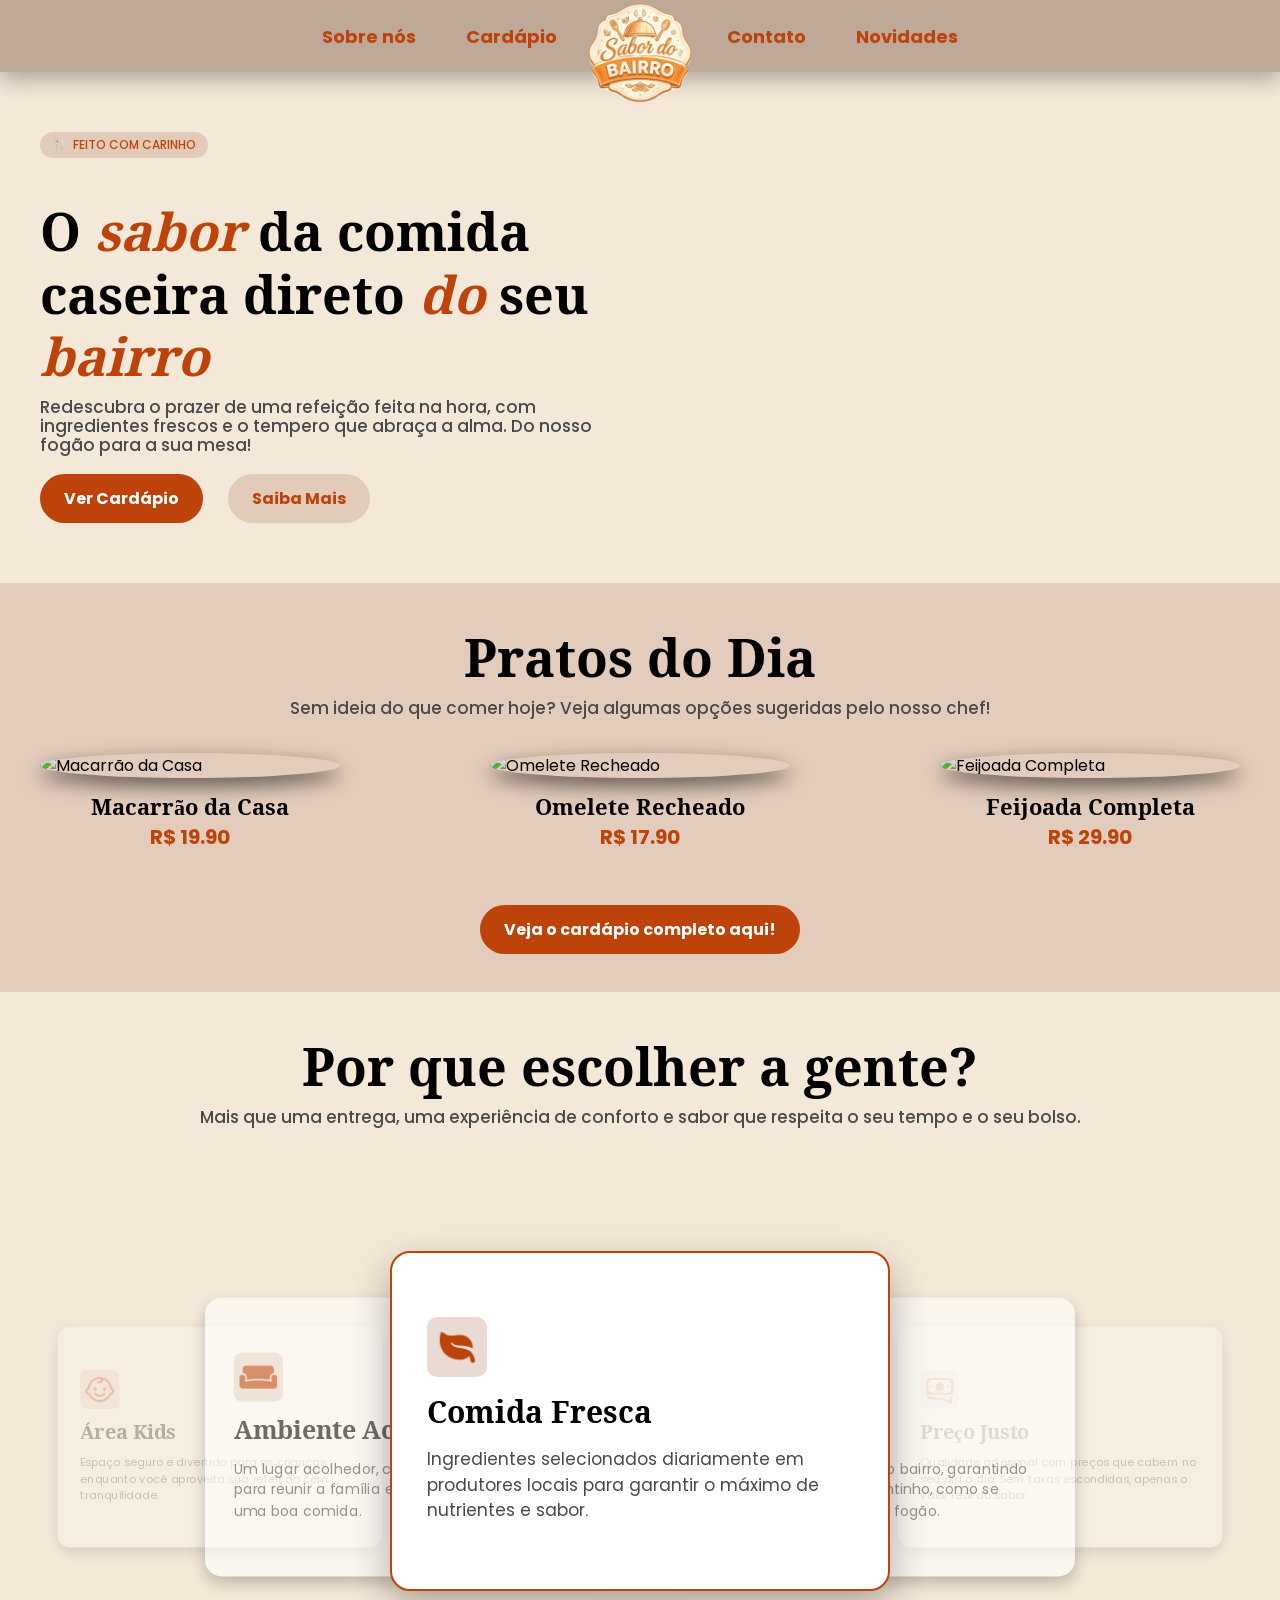
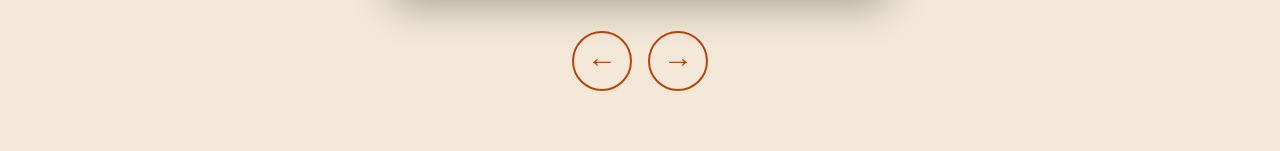
==== index.html @ e699fc51 "Upload das imagens da página 'Sobre Nós', adição de menu responsivo na página 'Início'" ====
<!DOCTYPE html>
<html lang="pt-br">

<head>
    <meta charset="UTF-8">
    <meta name="viewport" content="width=device-width, initial-scale=1.0">
    <title>Sabor do Bairro</title>
    <link rel="stylesheet" href="styles/indexStyle.css">
    <link rel="preconnect" href="https://fonts.googleapis.com">
    <link rel="preconnect" href="https://fonts.gstatic.com" crossorigin>
    <link href="https://fonts.googleapis.com/css2?family=Koh+Santepheap:wght@100;300;400;700;900&display=swap"
        rel="stylesheet">
    <link
        href="https://fonts.googleapis.com/css2?family=Poppins:ital,wght@0,100;0,200;0,300;0,400;0,500;0,600;0,700;0,800;0,900;1,100;1,200;1,300;1,400;1,500;1,600;1,700;1,800;1,900&display=swap"
        rel="stylesheet">
    <script src="scripts/script.js" defer></script>
    <script src="scripts/indexScript.js" defer></script>
</head>

<body>
    <header>
        <nav class="navbar">
            <div class="menu-toggle" id="menuToggle" onclick="toggleMenu()">☰</div>

            <a href="index.html" class="logo-nav-mobile">
                <img src="assets/images/logo.png" alt="Logo Sabor do Bairro">
            </a>

            <ul class="menu" id="menu">
                <li><a href="sobrenos.html">Sobre nós</a></li>
                <li><a href="cardapio.html">Cardápio</a></li>
                <li class="logo-gap"></li>
                <li><a href="index.html"><img src="assets/images/logo.png" alt="Logo Sabor do Bairro" class="logo"></a>
                </li>
                <li><a href="contato.html">Contato</a></li>
                <li><a href="novidades.html">Novidades</a></li>
            </ul>
        </nav>

        <ul class="menu-mobile" id="menuMobile">
            <a href="index.html" class="logo-menu-mobile">
                <img src="assets/images/logo.png" alt="Logo Sabor do Bairro">
            </a>
            <li><a href="index.html">Início</a></li>
            <li><a href="cardapio.html">Cardápio</a></li>
            <li><a href="contato.html">Contato</a></li>
            <li><a href="sobrenos.html">Sobre nós</a></li>
            <li><a href="novidades.html">Novidades</a></li>
            <footer>
                <p class="footernavbar">&copy; 2026 Sabor do Bairro. Todos os direitos reservados.</p>
            </footer>
        </ul>

        <div class="overlay" id="overlay" onclick="toggleMenu()"></div>
    </header>

    <main>
        <section class="containerApresentacao">
            <div class="texto">
                <div class="badge">
                    <span>FEITO COM CARINHO</span>
                </div>
                <h1 class="tituloPrincipal">
                    O <em id="destaque">sabor</em> da comida caseira direto <em id="destaque">do</em> seu <em
                        id="destaque">bairro</em>
                </h1>
                <p class="textoPrincipal">
                    Redescubra o prazer de uma refeição feita na hora, com ingredientes frescos e o tempero que abraça a
                    alma. Do nosso fogão para a sua mesa!
                </p>
                <div class="containerBtn">
                    <a class="btn" id="btnCardapio" href="cardapio.html">Ver Cardápio</a>
                    <a class="btn" id="btnSaibaMais" href="sobrenos.html">Saiba Mais</a>
                </div>
            </div>
            <div class="imagem">
                <img class="imgPrincipal" src="assets/images/comidas/imgPrincipal.png" alt="">
            </div>
        </section>

        <section class="containerPratos">
            <h1 class="tituloPrincipal">Pratos do Dia</h1>
            <p class="textoPrincipal">Sem ideia do que comer hoje? Veja algumas opções sugeridas pelo nosso chef!</p>

            <div class="pratos" id="pratos"></div>

            <a class="btn" id="btnCardapioCompleto" href="cardapio.html">Veja o cardápio completo aqui!</a>
        </section>

        <section class="containerDiferenciais">
            <h1 class="tituloPrincipal">Por que escolher a gente?</h1>
            <p class="textoPrincipal">Mais que uma entrega, uma experiência de conforto e sabor que respeita o seu tempo
                e o seu bolso.</p>

            <div class="carrossel">
                <div class="diferenciais" id="idCarrossel">

                    <div class="cardDiferencial">
                        <div class="caixaIcone">
                            <img src="assets/images/icons/icon-folha.png" alt="" class="iconeDiferencial">
                        </div>
                        <p class="tituloDiferencial">Comida Fresca</p>
                        <p class="descricaoDiferencial">Ingredientes selecionados diariamente em produtores locais para
                            garantir o máximo de nutrientes e sabor.</p>
                    </div>

                    <div class="cardDiferencial">
                        <div class="caixaIcone">
                            <img src="assets/images/icons/icon-delivery.png" alt="" class="iconeDiferencial">
                        </div>
                        <p class="tituloDiferencial">Entrega Rápida</p>
                        <p class="descricaoDiferencial">Nossa logística é focada no bairro, garantindo que seu prato
                            chegue quentinho, como se tivesse acabado de sair do fogão.</p>
                    </div>

                    <div class="cardDiferencial">
                        <div class="caixaIcone">
                            <img src="assets/images/icons/icon-dinheiro.png" alt="" class="iconeDiferencial">
                        </div>
                        <p class="tituloDiferencial">Preço Justo</p>
                        <p class="descricaoDiferencial">Qualidade artesanal com preços que cabem no seu dia a dia. Sem
                            taxas escondidas, apenas o valor real do sabor.</p>
                    </div>

                    <div class="cardDiferencial">
                        <div class="caixaIcone">
                            <img src="assets/images/icons/icon-kids.png" alt="" class="iconeDiferencial">
                        </div>
                        <p class="tituloDiferencial">Área Kids</p>
                        <p class="descricaoDiferencial">Espaço seguro e divertido para as crianças enquanto você
                            aproveita sua refeição com tranquilidade.</p>
                    </div>

                    <div class="cardDiferencial">
                        <div class="caixaIcone">
                            <img src="assets/images/icons/icon-sofa.png" alt="" class="iconeDiferencial">
                        </div>
                        <p class="tituloDiferencial">Ambiente Aconchegante</p>
                        <p class="descricaoDiferencial">Um lugar acolhedor, com clima de casa, perfeito para reunir a
                            família e amigos e desfrutar de uma boa comida.</p>
                    </div>

                </div>

                <div class="botoesCarrossel">
                    <button class="btnCarrossel" onclick="moverCarrossel(-1)">&#8592;</button>
                    <button class="btnCarrossel" onclick="moverCarrossel(1)">&#8594;</button>
                </div>
            </div>
        </section>
    </main>
</body>

</html>
---- styles/indexStyle.css ----
:root {
    --corPrincipal: #be430a;
    --corSecundaria: #c0948057;
    --fundo: #F4E9D8;
    --branco: #FFFFFF;
    --textoPrincipal: #181818;
    --textoSecundario: #494949;
}

body {
    font-family: 'Poppins', Arial, Helvetica, sans-serif;
    background-color: #F4E9D8;
    margin: 0;
    padding: 0;
}

/*navbar pc*/
.navbar {
    position: relative;
    background: #8b6c5e81;
    box-shadow: 0 8px 20px rgba(0, 0, 0, 0.281);
    height: 72px;
    display: flex;
    align-items: center;
    justify-content: center;
    font-weight: bold;
}

.menu {
    display: flex;
    align-items: center;
    justify-content: center;
    gap: 10px;
    list-style: none;
    margin: 0;
    padding: 0;
    width: 100%;
}

.menu li a {
    font-size: 18px;
    color: var(--corPrincipal);
    text-decoration: none;
    padding: 0 20px;
}

.menu li:not(:has(.logo)) a:hover {
    color: #913409;
    border-bottom: 2px solid #913409;
}

.menu li:not(:has(.logo)) a.active {
    font-weight: 500;
    color: #913409;
}

.menu li:has(.logo) {
    position: absolute;
    top: -34px;
    left: 50%;
    transform: translateX(-50%);
    z-index: 10;
}

.logo {
    width: 120px;
    height: 120px;
    object-fit: contain;
    display: block;
}

.logo-gap {
    width: 110px;
}

/* menu celular */
.menu-toggle {
    display: none;
    font-size: 28px;
    color: var(--corPrincipal);
    cursor: pointer;
    font-weight: bold;
    position: absolute;
    left: 25px;
    z-index: 50;
}

.logo-nav-mobile {
    display: none;
    position: absolute;
    left: 50%;
    transform: translateX(-50%);
    z-index: 50;
}

.logo-nav-mobile img {
    width: 55px;
    height: 55px;
    object-fit: contain;
    display: block;
}

.menu-mobile {
    position: fixed;
    top: 0;
    left: 0;
    height: 100%;
    width: 260px;
    background-color: #ac9488;
    z-index: 200;
    list-style: none;
    padding-top: 20px;
    margin: 0;
    border-radius: 0 15px 15px 0;
    transform: translateX(-100%);
    transition: transform 0.3s ease;
}

.menu-mobile.aberto {
    transform: translateX(0);
}

.logo-menu-mobile {
    display: flex;
    justify-content: center;
    margin-bottom: 10px;
    padding: 10px 0 20px;
    border-bottom: 1px solid rgba(190, 67, 10, 0.2);
}

.logo-menu-mobile img {
    width: 90px;
    height: 90px;
    object-fit: contain;
}

.menu-mobile li a {
    display: block;
    padding: 12px 20px;
    color: var(--corPrincipal);
    font-weight: 600;
    text-decoration: none;
}

.menu-mobile li a:hover {
    color: #913409;
    border-bottom: 2px solid #913409;
}

.overlay {
    display: none;
    position: fixed;
    inset: 0;
    background: rgba(0, 0, 0, 0.4);
    z-index: 100;
}

.overlay.ativo {
    display: block;
}

.footernavbar {
    text-align: left;
    color: var(--corPrincipal);
    font-weight: 600;
    position: fixed;
    bottom: 65px;
    left: 20px;
    padding: 20px;
}

/* media query p celular */
@media (max-width: 768px) {
    .menu {
        display: none;
    }

    .menu-toggle {
        display: block;
    }

    .logo-nav-mobile {
        display: block;
    }
}

/* apresentacao*/
.containerApresentacao {
    display: flex;
    align-items: center;
    justify-content: space-between;
    max-width: 1200px;
    margin: 0 auto;
    padding: 60px 20px;
    gap: 40px;
}

.badge {
    margin-bottom: 15px;
    display: flex;
    align-items: center;
    justify-content: flex-start;
}

.badge span {
    display: inline-block;
    background-color: var(--corSecundaria);
    color: var(--corPrincipal);
    padding: 4px 12px;
    border-radius: 20px;
    font-size: 12px;
    font-weight: 500;
}

.badge span::before {
    content: "🍴";
    margin-right: 6px;
    font-size: 12px;
}

.tituloPrincipal {
    text-align: left;
    color: #000000;
    margin-bottom: 10px;
    font-family: 'Koh Santepheap', serif;
    font-size: 52px;
    font-weight: 700;
    line-height: 1.2;
}

.textoPrincipal {
    text-align: left;
    color: var(--textoSecundario);
    margin-bottom: 20px;
    font-family: 'Poppins', arial;
    font-size: 17px;
    line-height: 1.1;
    font-weight: 500;
    margin-top: 0;
}

#destaque {
    font-style: italic;
    color: var(--corPrincipal);
    font-weight: 700;
}

.texto {
    flex: 1;
}

.containerBtn {
    display: flex;
    gap: 25px;
}

.btn {
    display: inline-block;
    padding: 12px 24px;
    border-radius: 50px;
    text-decoration: none;
    color: var(--branco);
    font-weight: bold;
    transition: all 0.5s ease;
}

#btnCardapio {
    background-color: var(--corPrincipal);
}

#btnSaibaMais {
    background-color: var(--corSecundaria);
    color: var(--corPrincipal);
}

#btnCardapio:hover {
    transform: scale(1.05);
    box-shadow: 0 8px 20px rgba(0, 0, 0, 0.2);
    background-color: #913409;
}

#btnSaibaMais:hover {
    transform: scale(1.05);
    box-shadow: 0 8px 20px rgba(0, 0, 0, 0.2);
    background-color: #8b6c5e81;
}

.imagem {
    flex: 1;
    display: flex;
    justify-content: center;
}

.imgPrincipal {
    max-width: 1200px;
    width: 100%;
    border-radius: 50px;
    box-shadow: 0 8px 20px rgba(0, 0, 0, 0.582);
}

/* pratos */
.containerPratos {
    display: flex;
    flex-direction: column;
    align-items: center;
    justify-content: space-between;
    max-width: 100vw;
    width: 100%;
    margin: auto;
    background-color: var(--corSecundaria);
}

.pratos {
    display: flex;
    justify-content: center;
    gap: 120px;
    flex-wrap: wrap;
}

.cardPrato {
    display: flex;
    flex-direction: column;
    padding: 15px;
    border-radius: 20px;
    transition: all 0.5s ease;
}

.imgPrato {
    width: 300px;
    border-radius: 50%;
    margin-bottom: 15px;
    box-shadow: 0 8px 20px rgba(0, 0, 0, 0.582);
}

.nomePrato {
    font-family: 'Koh Santepheap', serif;
    font-weight: bold;
    font-size: 22px;
    text-align: center;
    margin: 0;
}

.precoPrato {
    font-family: 'Poppins', Arial, Helvetica, sans-serif;
    font-weight: bold;
    color: var(--corPrincipal);
    text-align: center;
    font-size: 20px;
    margin: 0;
}

#btnCardapioCompleto {
    margin: 38.4px;
    background-color: var(--corPrincipal);
}

#btnCardapioCompleto:hover {
    transform: scale(1.05);
    box-shadow: 0 8px 20px rgba(0, 0, 0, 0.582);
    background-color: #913409;
}

.cardPrato:hover {
    transform: scale(1.05);
    box-shadow: 0 8px 20px rgba(0, 0, 0, 0.582);
    cursor: pointer;
}

/* diferenciais */
.containerDiferenciais {
    display: flex;
    flex-direction: column;
    align-items: center;
    justify-content: space-between;
    max-width: 100vw;
    width: 100%;
    margin: auto;
    background-color: var(--fundo);
    padding-bottom: 50px;
}

.diferenciais {
    position: relative;
    height: 430px;
    width: 100%;
    display: flex;
    align-items: flex-end;
    justify-content: center;
}

.cardDiferencial {
    position: absolute;
    width: 500px;
    height: 340px;
    background-color: var(--branco);
    border-radius: 20px;
    padding: 35px;
    box-shadow: 0 8px 20px rgba(0, 0, 0, 0.425);
    display: flex;
    flex-direction: column;
    gap: 15px;
    justify-content: center;
    transition: all 0.45s cubic-bezier(0.4, 0, 0.2, 1);
    cursor: pointer;
    box-sizing: border-box;
}

.cardDiferencial.ativo {
    border: 2px solid var(--corPrincipal);
    box-shadow: 0 16px 40px rgba(0, 0, 0, 0.30);
    cursor: default;
    bottom: 1rem;
}

.cardDiferencial.lateral {
    opacity: 0.55;
}

.cardDiferencial.longe {
    opacity: 0.25;
}

.caixaIcone {
    width: 60px;
    height: 60px;
    background-color: var(--corSecundaria);
    color: var(--corPrincipal);
    border-radius: 10px;
    display: flex;
    align-items: center;
    justify-content: center;
}

.iconeDiferencial {
    width: 48px;
}

.tituloDiferencial {
    font-family: 'Koh Santepheap', serif;
    font-weight: bold;
    font-size: 30px;
    text-align: left;
    margin: 0;
}

.descricaoDiferencial {
    font-family: 'Poppins', Arial, Helvetica, sans-serif;
    color: var(--textoSecundario);
    text-align: left;
    font-size: 17px;
    margin: 0;
    line-height: 1.5;
}

/* carrossel diferenciais */
.carrossel {
    width: 100%;
    display: flex;
    flex-direction: column;
    align-items: center;
    padding: 30px 0 10px;
    overflow: hidden;
}

.botoesCarrossel {
    display: flex;
    align-items: center;
    gap: 1rem;
    margin-top: 1.5rem;
}

.btnCarrossel {
    width: 60px;
    height: 60px;
    border-radius: 50%;
    border: 2px solid var(--corPrincipal);
    background: transparent;
    color: var(--corPrincipal);
    font-size: 30px;
    cursor: pointer;
    display: flex;
    align-items: center;
    justify-content: center;
    font-weight: bold;
    transition: background 0.2s, color 0.2s;
}

.btnCarrossel:hover {
    background: var(--corPrincipal);
    color: var(--branco);
}

/* animacoes */

@keyframes fadeUp {
    from {
        opacity: 0;
        transform: translateY(20px);
    }

    to {
        opacity: 1;
        transform: translateY(0);
    }
}

.badge {
    opacity: 0;
    animation: fadeUp 0.6s ease forwards;
    animation-delay: 0.2s;
}

.tituloPrincipal {
    opacity: 0;
    animation: fadeUp 0.6s ease forwards;
    animation-delay: 0.4s;
}

.imagem {
    opacity: 0;
    animation: fadeUp 0.6s ease forwards;
    animation-delay: 0.4s;
}

.textoPrincipal {
    opacity: 0;
    animation: fadeUp 0.6s ease forwards;
    animation-delay: 0.6s;
}

.containerBtn {
    opacity: 0;
    animation: fadeUp 0.6s ease forwards;
    animation-delay: 0.8s;
}

.cardPrato {
    opacity: 0;
    animation: fadeUp 0.6s ease forwards;
    animation-delay: 1s;
}

#btnCardapioCompleto {
    opacity: 0;
    animation: fadeUp 0.6s ease forwards;
    animation-delay: 1s;
}
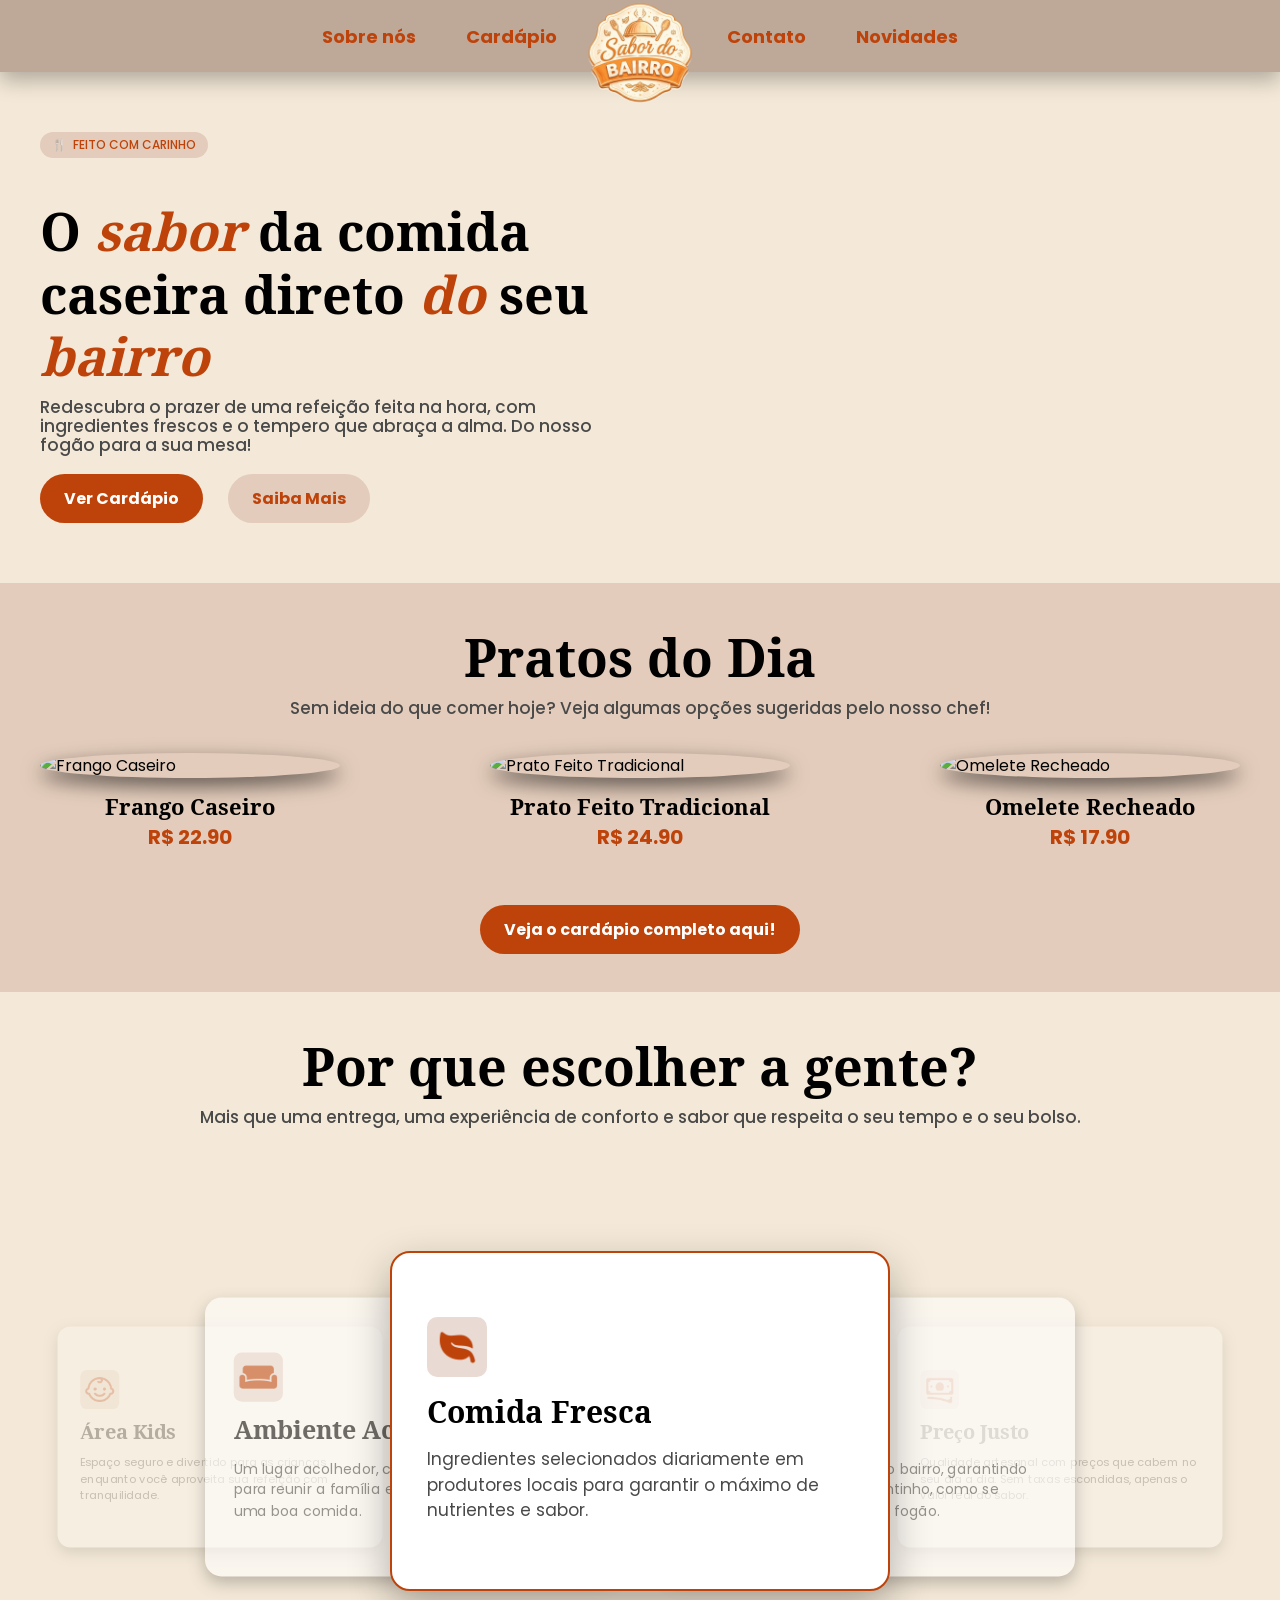
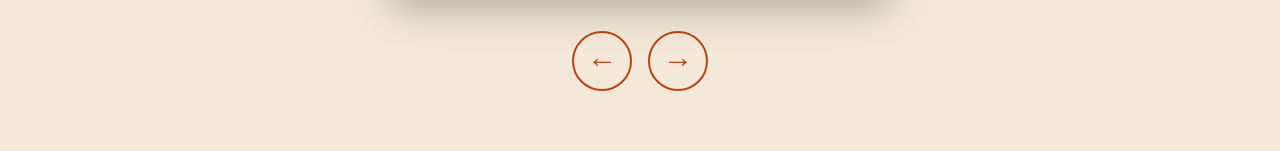
==== commit f502c70f: "Criação de um css e um js somente para o menu, adição de menu responsivo em todas as páginas" ====
--- a/index.html
+++ b/index.html
@@ -5,15 +5,13 @@
     <meta charset="UTF-8">
     <meta name="viewport" content="width=device-width, initial-scale=1.0">
     <title>Sabor do Bairro</title>
+    <link rel="stylesheet" href="styles/menu.css">
     <link rel="stylesheet" href="styles/indexStyle.css">
     <link rel="preconnect" href="https://fonts.googleapis.com">
     <link rel="preconnect" href="https://fonts.gstatic.com" crossorigin>
-    <link href="https://fonts.googleapis.com/css2?family=Koh+Santepheap:wght@100;300;400;700;900&display=swap"
-        rel="stylesheet">
-    <link
-        href="https://fonts.googleapis.com/css2?family=Poppins:ital,wght@0,100;0,200;0,300;0,400;0,500;0,600;0,700;0,800;0,900;1,100;1,200;1,300;1,400;1,500;1,600;1,700;1,800;1,900&display=swap"
-        rel="stylesheet">
-    <script src="scripts/script.js" defer></script>
+    <link href="https://fonts.googleapis.com/css2?family=Koh+Santepheap:wght@100;300;400;700;900&display=swap" rel="stylesheet">
+    <link href="https://fonts.googleapis.com/css2?family=Poppins:ital,wght@0,100;0,200;0,300;0,400;0,500;0,600;0,700;0,800;0,900;1,100;1,200;1,300;1,400;1,500;1,600;1,700;1,800;1,900&display=swap" rel="stylesheet">
+    <script src="scripts/menu.js" defer></script>
     <script src="scripts/indexScript.js" defer></script>
 </head>
 
--- a/styles/menu.css
+++ b/styles/menu.css
@@ -0,0 +1,185 @@
+:root {
+    --corPrincipal: #be430a;
+    --corSecundaria: #c0948057;
+    --fundo: #F4E9D8;
+    --branco: #FFFFFF;
+    --textoPrincipal: #181818;
+    --textoSecundario: #494949;
+}
+
+body {
+    font-family: 'Poppins', Arial, Helvetica, sans-serif;
+    background-color: #F4E9D8;
+    margin: 0;
+    padding: 0;
+}
+
+/*navbar pc*/
+.navbar {
+    position: relative;
+    background: #8b6c5e81;
+    box-shadow: 0 8px 20px rgba(0, 0, 0, 0.281);
+    height: 72px;
+    display: flex;
+    align-items: center;
+    justify-content: center;
+    font-weight: bold;
+}
+
+.menu {
+    display: flex;
+    align-items: center;
+    justify-content: center;
+    gap: 10px;
+    list-style: none;
+    margin: 0;
+    padding: 0;
+    width: 100%;
+}
+
+.menu li a {
+    font-size: 18px;
+    color: var(--corPrincipal);
+    text-decoration: none;
+    padding: 0 20px;
+}
+
+.menu li:not(:has(.logo)) a:hover {
+    color: #913409;
+    border-bottom: 2px solid #913409;
+}
+
+.menu li:not(:has(.logo)) a.active {
+    font-weight: 500;
+    color: #913409;
+}
+
+.menu li:has(.logo) {
+    position: absolute;
+    top: -34px;
+    left: 50%;
+    transform: translateX(-50%);
+    z-index: 10;
+}
+
+.logo {
+    width: 120px;
+    height: 120px;
+    object-fit: contain;
+    display: block;
+}
+
+.logo-gap {
+    width: 110px;
+}
+
+/* menu celular */
+.menu-toggle {
+    display: none;
+    font-size: 28px;
+    color: var(--corPrincipal);
+    cursor: pointer;
+    font-weight: bold;
+    position: absolute;
+    left: 25px;
+    z-index: 50;
+}
+
+.logo-nav-mobile {
+    display: none;
+    position: absolute;
+    left: 50%;
+    transform: translateX(-50%);
+    z-index: 50;
+}
+
+.logo-nav-mobile img {
+    width: 55px;
+    height: 55px;
+    object-fit: contain;
+    display: block;
+}
+
+.menu-mobile {
+    position: fixed;
+    top: 0;
+    left: 0;
+    height: 100%;
+    width: 260px;
+    background-color: #ac9488;
+    z-index: 200;
+    list-style: none;
+    padding-top: 20px;
+    margin: 0;
+    border-radius: 0 15px 15px 0;
+    transform: translateX(-100%);
+    transition: transform 0.3s ease;
+}
+
+.menu-mobile.aberto {
+    transform: translateX(0);
+}
+
+.logo-menu-mobile {
+    display: flex;
+    justify-content: center;
+    margin-bottom: 10px;
+    padding: 10px 0 20px;
+    border-bottom: 1px solid rgba(190, 67, 10, 0.2);
+}
+
+.logo-menu-mobile img {
+    width: 90px;
+    height: 90px;
+    object-fit: contain;
+}
+
+.menu-mobile li a {
+    display: block;
+    padding: 12px 20px;
+    color: var(--corPrincipal);
+    font-weight: 600;
+    text-decoration: none;
+}
+
+.menu-mobile li a:hover {
+    color: #913409;
+    border-bottom: 2px solid #913409;
+}
+
+.overlay {
+    display: none;
+    position: fixed;
+    inset: 0;
+    background: rgba(0, 0, 0, 0.4);
+    z-index: 100;
+}
+
+.overlay.ativo {
+    display: block;
+}
+
+.footernavbar {
+    text-align: left;
+    color: var(--corPrincipal);
+    font-weight: 600;
+    position: fixed;
+    bottom: 65px;
+    left: 20px;
+    padding: 20px;
+}
+
+/* media query p celular */
+@media (max-width: 768px) {
+    .menu {
+        display: none;
+    }
+
+    .menu-toggle {
+        display: block;
+    }
+
+    .logo-nav-mobile {
+        display: block;
+    }
+}
--- a/styles/indexStyle.css
+++ b/styles/indexStyle.css
@@ -12,176 +12,6 @@
     background-color: #F4E9D8;
     margin: 0;
     padding: 0;
-}
-
-/*navbar pc*/
-.navbar {
-    position: relative;
-    background: #8b6c5e81;
-    box-shadow: 0 8px 20px rgba(0, 0, 0, 0.281);
-    height: 72px;
-    display: flex;
-    align-items: center;
-    justify-content: center;
-    font-weight: bold;
-}
-
-.menu {
-    display: flex;
-    align-items: center;
-    justify-content: center;
-    gap: 10px;
-    list-style: none;
-    margin: 0;
-    padding: 0;
-    width: 100%;
-}
-
-.menu li a {
-    font-size: 18px;
-    color: var(--corPrincipal);
-    text-decoration: none;
-    padding: 0 20px;
-}
-
-.menu li:not(:has(.logo)) a:hover {
-    color: #913409;
-    border-bottom: 2px solid #913409;
-}
-
-.menu li:not(:has(.logo)) a.active {
-    font-weight: 500;
-    color: #913409;
-}
-
-.menu li:has(.logo) {
-    position: absolute;
-    top: -34px;
-    left: 50%;
-    transform: translateX(-50%);
-    z-index: 10;
-}
-
-.logo {
-    width: 120px;
-    height: 120px;
-    object-fit: contain;
-    display: block;
-}
-
-.logo-gap {
-    width: 110px;
-}
-
-/* menu celular */
-.menu-toggle {
-    display: none;
-    font-size: 28px;
-    color: var(--corPrincipal);
-    cursor: pointer;
-    font-weight: bold;
-    position: absolute;
-    left: 25px;
-    z-index: 50;
-}
-
-.logo-nav-mobile {
-    display: none;
-    position: absolute;
-    left: 50%;
-    transform: translateX(-50%);
-    z-index: 50;
-}
-
-.logo-nav-mobile img {
-    width: 55px;
-    height: 55px;
-    object-fit: contain;
-    display: block;
-}
-
-.menu-mobile {
-    position: fixed;
-    top: 0;
-    left: 0;
-    height: 100%;
-    width: 260px;
-    background-color: #ac9488;
-    z-index: 200;
-    list-style: none;
-    padding-top: 20px;
-    margin: 0;
-    border-radius: 0 15px 15px 0;
-    transform: translateX(-100%);
-    transition: transform 0.3s ease;
-}
-
-.menu-mobile.aberto {
-    transform: translateX(0);
-}
-
-.logo-menu-mobile {
-    display: flex;
-    justify-content: center;
-    margin-bottom: 10px;
-    padding: 10px 0 20px;
-    border-bottom: 1px solid rgba(190, 67, 10, 0.2);
-}
-
-.logo-menu-mobile img {
-    width: 90px;
-    height: 90px;
-    object-fit: contain;
-}
-
-.menu-mobile li a {
-    display: block;
-    padding: 12px 20px;
-    color: var(--corPrincipal);
-    font-weight: 600;
-    text-decoration: none;
-}
-
-.menu-mobile li a:hover {
-    color: #913409;
-    border-bottom: 2px solid #913409;
-}
-
-.overlay {
-    display: none;
-    position: fixed;
-    inset: 0;
-    background: rgba(0, 0, 0, 0.4);
-    z-index: 100;
-}
-
-.overlay.ativo {
-    display: block;
-}
-
-.footernavbar {
-    text-align: left;
-    color: var(--corPrincipal);
-    font-weight: 600;
-    position: fixed;
-    bottom: 65px;
-    left: 20px;
-    padding: 20px;
-}
-
-/* media query p celular */
-@media (max-width: 768px) {
-    .menu {
-        display: none;
-    }
-
-    .menu-toggle {
-        display: block;
-    }
-
-    .logo-nav-mobile {
-        display: block;
-    }
 }
 
 /* apresentacao*/
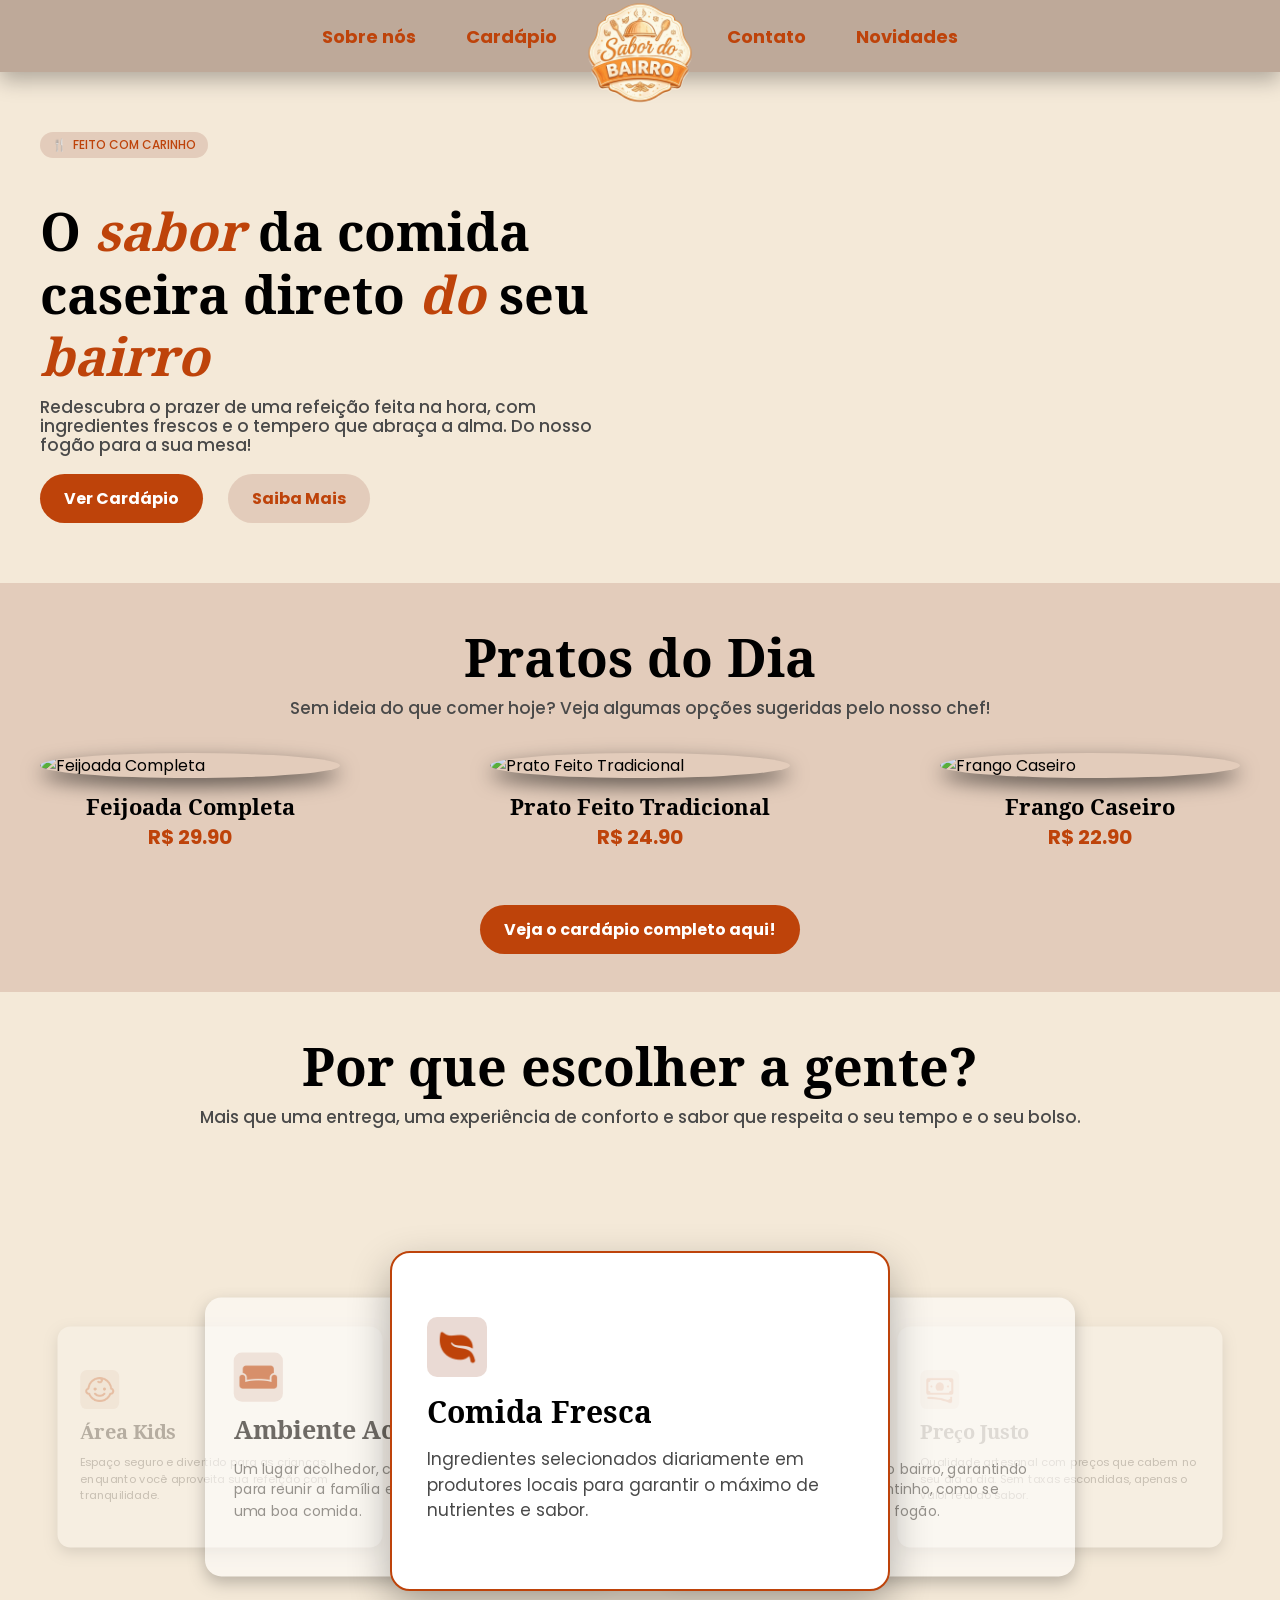
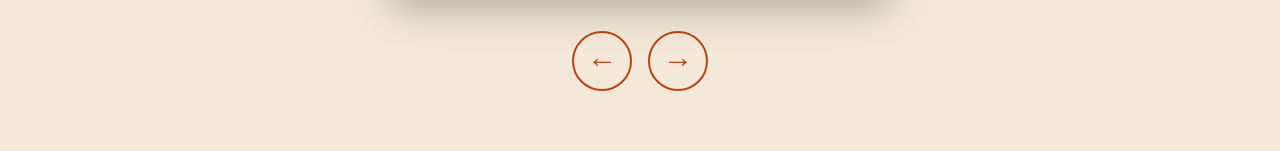
==== commit f66ded16: "Adição do Favicon e mudança no título das páginas" ====
--- a/index.html
+++ b/index.html
@@ -4,7 +4,7 @@
 <head>
     <meta charset="UTF-8">
     <meta name="viewport" content="width=device-width, initial-scale=1.0">
-    <title>Sabor do Bairro</title>
+    <title>Sabor do Bairro | Home </title>
     <link rel="stylesheet" href="styles/menu.css">
     <link rel="stylesheet" href="styles/indexStyle.css">
     <link rel="preconnect" href="https://fonts.googleapis.com">
@@ -13,6 +13,7 @@
     <link href="https://fonts.googleapis.com/css2?family=Poppins:ital,wght@0,100;0,200;0,300;0,400;0,500;0,600;0,700;0,800;0,900;1,100;1,200;1,300;1,400;1,500;1,600;1,700;1,800;1,900&display=swap" rel="stylesheet">
     <script src="scripts/menu.js" defer></script>
     <script src="scripts/indexScript.js" defer></script>
+    <link rel="shortcut icon" href="assets/images/logo.png" type="image/png">
 </head>
 
 <body>
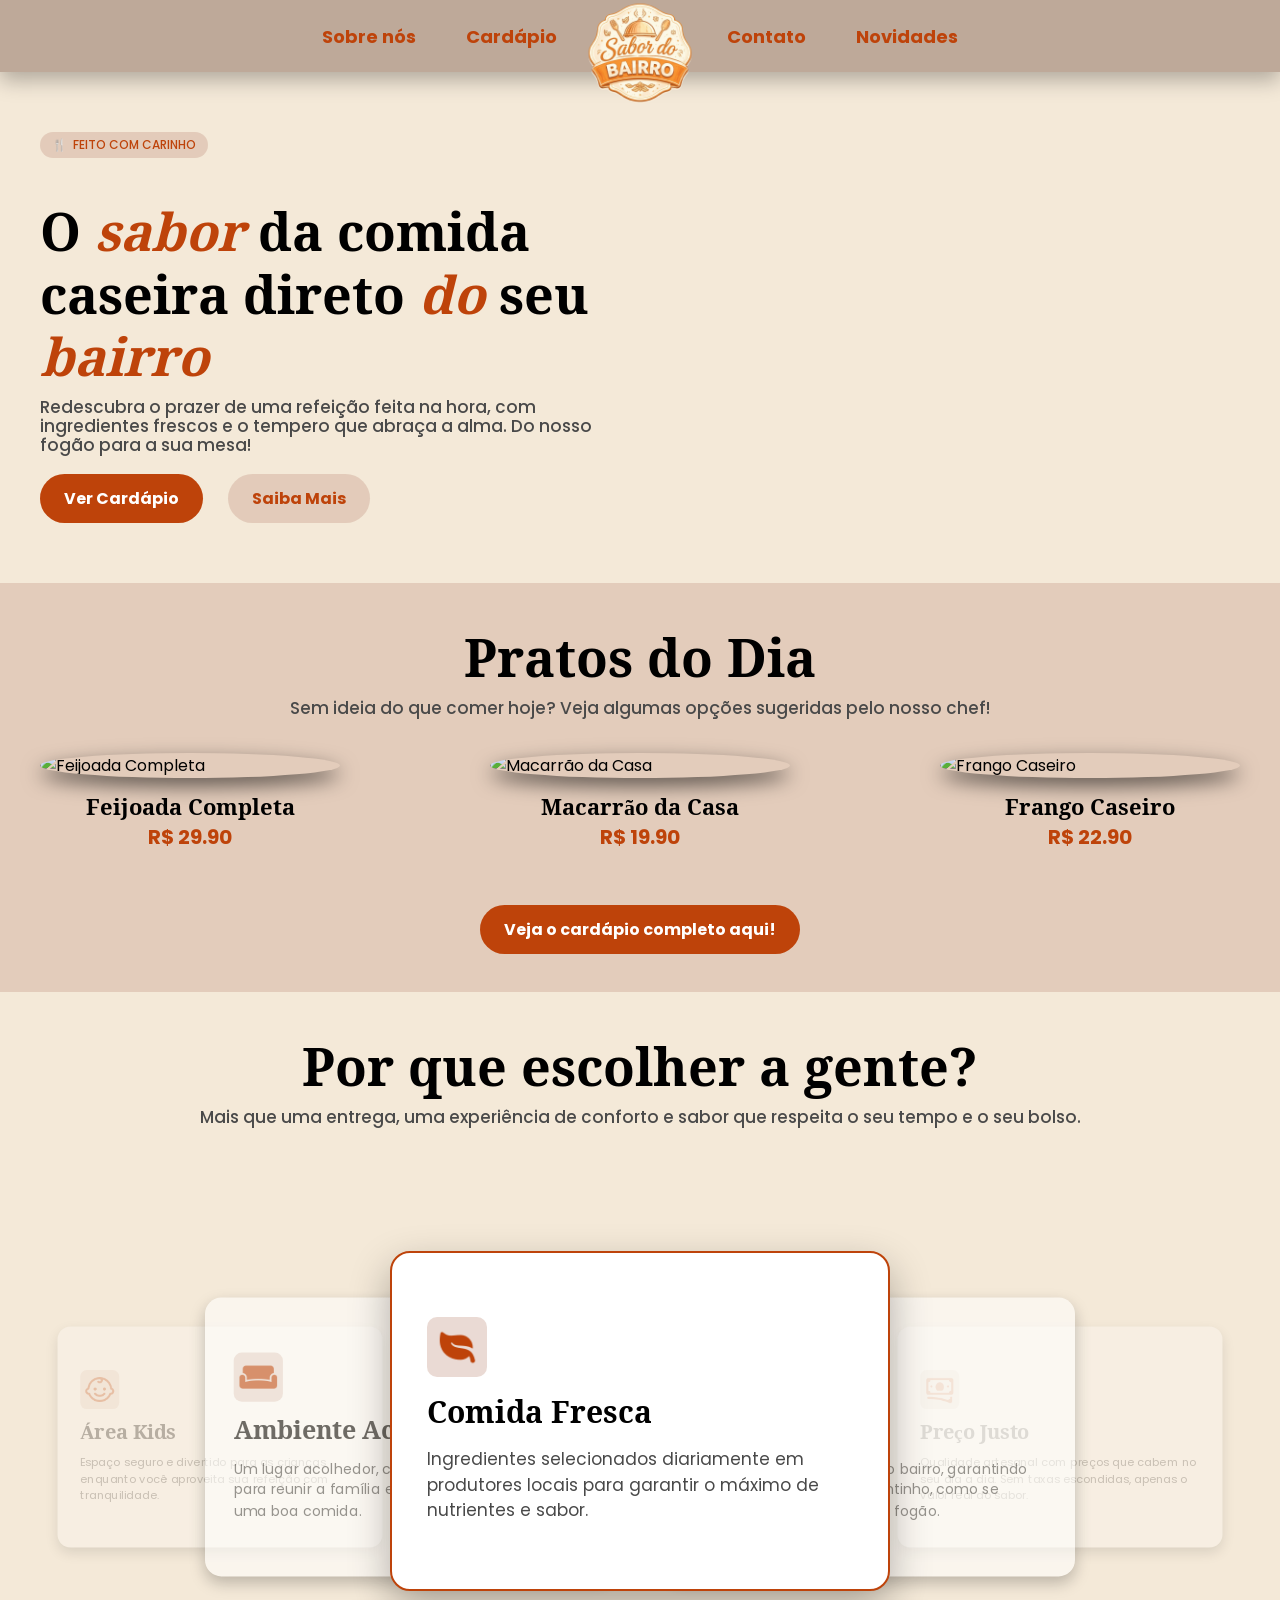
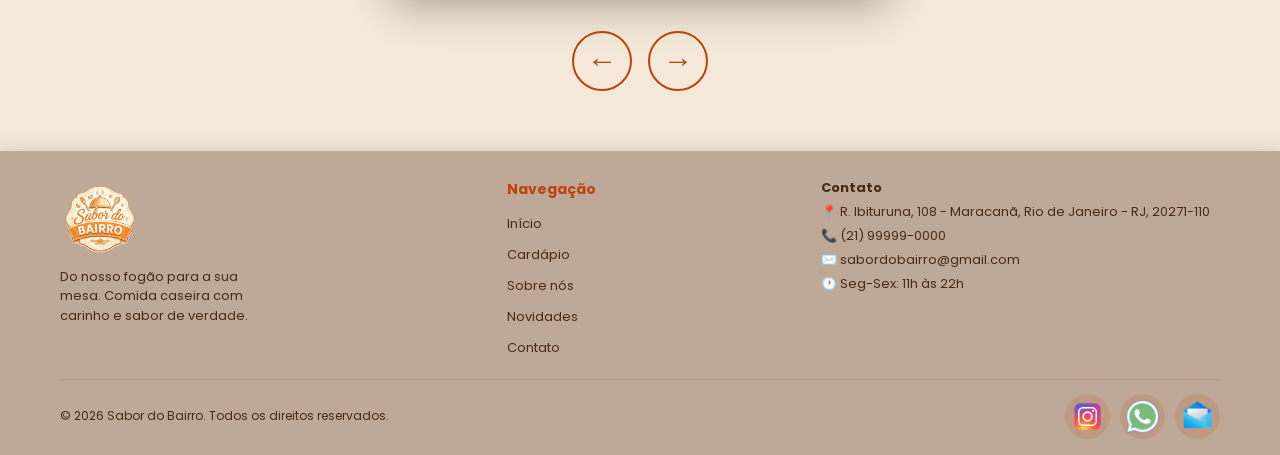
==== commit ca109fde: "adição de footer responsivo" ====
--- a/index.html
+++ b/index.html
@@ -9,8 +9,11 @@
     <link rel="stylesheet" href="styles/indexStyle.css">
     <link rel="preconnect" href="https://fonts.googleapis.com">
     <link rel="preconnect" href="https://fonts.gstatic.com" crossorigin>
-    <link href="https://fonts.googleapis.com/css2?family=Koh+Santepheap:wght@100;300;400;700;900&display=swap" rel="stylesheet">
-    <link href="https://fonts.googleapis.com/css2?family=Poppins:ital,wght@0,100;0,200;0,300;0,400;0,500;0,600;0,700;0,800;0,900;1,100;1,200;1,300;1,400;1,500;1,600;1,700;1,800;1,900&display=swap" rel="stylesheet">
+    <link href="https://fonts.googleapis.com/css2?family=Koh+Santepheap:wght@100;300;400;700;900&display=swap"
+        rel="stylesheet">
+    <link
+        href="https://fonts.googleapis.com/css2?family=Poppins:ital,wght@0,100;0,200;0,300;0,400;0,500;0,600;0,700;0,800;0,900;1,100;1,200;1,300;1,400;1,500;1,600;1,700;1,800;1,900&display=swap"
+        rel="stylesheet">
     <script src="scripts/menu.js" defer></script>
     <script src="scripts/indexScript.js" defer></script>
     <link rel="shortcut icon" href="assets/images/logo.png" type="image/png">
@@ -148,6 +151,51 @@
             </div>
         </section>
     </main>
+
+    <footer class="rodape">
+        <div class="gradeRodape">
+
+            <div class="logoRodape">
+                <img src="assets/images/logo.png" alt="Logo Sabor do Bairro">
+                <p class="sloganRodape">Do nosso fogão para a sua mesa. Comida caseira com carinho e sabor de verdade.
+                </p>
+            </div>
+
+            <div class="colunaRodape">
+                <p class="tituloColuna">Navegação</p>
+                <ul>
+                    <li><a href="index.html">Início</a></li>
+                    <li><a href="cardapio.html">Cardápio</a></li>
+                    <li><a href="sobrenos.html">Sobre nós</a></li>
+                    <li><a href="novidades.html">Novidades</a></li>
+                    <li><a href="contato.html">Contato</a></li>
+                </ul>
+            </div>
+
+            <div class="colunaRodape contatoRodape">
+                <p class="tituloColuna">Contato</p>
+                <p>📍 R. Ibituruna, 108 - Maracanã, Rio de Janeiro - RJ, 20271-110</p>
+                <p>📞 (21) 99999-0000</p>
+                <p>✉️ sabordobairro@gmail.com</p>
+                <p>🕐 Seg-Sex: 11h às 22h</p>
+            </div>
+
+        </div>
+
+        <hr class="divisorRodape">
+
+        <div class="fundoRodape">
+            <p class="direitosRodape">&copy; 2026 Sabor do Bairro. Todos os direitos reservados.</p>
+            <div class="redesRodape">
+                <a href="#" class="linkRede" title="Instagram"><img src="assets/images/icons/icons-instagram.png"
+                        alt="Instagram"></a>
+                <a href="#" class="linkRede" title="WhatsApp"><img src="assets/images/icons/icons-whatsapp.png"
+                        alt="WhatsApp"></a>
+                <a href="#" class="linkRede" title="Email"><img src="assets/images/icons/icons-mail.png"
+                        alt="Email"></a>
+            </div>
+        </div>
+    </footer>
 </body>
 
 </html>
--- a/styles/menu.css
+++ b/styles/menu.css
@@ -6,14 +6,12 @@
     --textoPrincipal: #181818;
     --textoSecundario: #494949;
 }
-
 body {
     font-family: 'Poppins', Arial, Helvetica, sans-serif;
     background-color: #F4E9D8;
     margin: 0;
     padding: 0;
 }
-
 /*navbar pc*/
 .navbar {
     position: relative;
@@ -25,7 +23,6 @@
     justify-content: center;
     font-weight: bold;
 }
-
 .menu {
     display: flex;
     align-items: center;
@@ -36,24 +33,20 @@
     padding: 0;
     width: 100%;
 }
-
 .menu li a {
     font-size: 18px;
     color: var(--corPrincipal);
     text-decoration: none;
     padding: 0 20px;
 }
-
 .menu li:not(:has(.logo)) a:hover {
     color: #913409;
     border-bottom: 2px solid #913409;
 }
-
 .menu li:not(:has(.logo)) a.active {
     font-weight: 500;
     color: #913409;
 }
-
 .menu li:has(.logo) {
     position: absolute;
     top: -34px;
@@ -61,18 +54,15 @@
     transform: translateX(-50%);
     z-index: 10;
 }
-
 .logo {
     width: 120px;
     height: 120px;
     object-fit: contain;
     display: block;
 }
-
 .logo-gap {
     width: 110px;
 }
-
 /* menu celular */
 .menu-toggle {
     display: none;
@@ -84,7 +74,6 @@
     left: 25px;
     z-index: 50;
 }
-
 .logo-nav-mobile {
     display: none;
     position: absolute;
@@ -92,14 +81,12 @@
     transform: translateX(-50%);
     z-index: 50;
 }
-
 .logo-nav-mobile img {
     width: 55px;
     height: 55px;
     object-fit: contain;
     display: block;
 }
-
 .menu-mobile {
     position: fixed;
     top: 0;
@@ -115,11 +102,9 @@
     transform: translateX(-100%);
     transition: transform 0.3s ease;
 }
-
 .menu-mobile.aberto {
     transform: translateX(0);
 }
-
 .logo-menu-mobile {
     display: flex;
     justify-content: center;
@@ -127,13 +112,11 @@
     padding: 10px 0 20px;
     border-bottom: 1px solid rgba(190, 67, 10, 0.2);
 }
-
 .logo-menu-mobile img {
     width: 90px;
     height: 90px;
     object-fit: contain;
 }
-
 .menu-mobile li a {
     display: block;
     padding: 12px 20px;
@@ -141,12 +124,10 @@
     font-weight: 600;
     text-decoration: none;
 }
-
 .menu-mobile li a:hover {
     color: #913409;
     border-bottom: 2px solid #913409;
 }
-
 .overlay {
     display: none;
     position: fixed;
@@ -154,11 +135,9 @@
     background: rgba(0, 0, 0, 0.4);
     z-index: 100;
 }
-
 .overlay.ativo {
     display: block;
 }
-
 .footernavbar {
     text-align: left;
     color: var(--corPrincipal);
@@ -168,18 +147,203 @@
     left: 20px;
     padding: 20px;
 }
-
 /* media query p celular */
 @media (max-width: 768px) {
     .menu {
         display: none;
     }
-
     .menu-toggle {
         display: block;
     }
-
     .logo-nav-mobile {
         display: block;
     }
 }
+
+/* rodape */
+.rodape {
+    background: #8b6c5e81;
+    box-shadow: 0 -4px 16px rgba(0, 0, 0, 0.10);
+    font-family: 'Poppins', Arial, sans-serif;
+    padding: 28px 60px 16px;
+    box-sizing: border-box;
+}
+
+.gradeRodape {
+    display: grid;
+    grid-template-columns: 1.2fr 0.8fr 1.2fr;
+    gap: 48px;
+    width: 100%;
+    margin-bottom: 20px;
+    align-items: start;
+}
+
+.logoRodape img {
+    width: 80px;
+    height: 80px;
+    object-fit: contain;
+    display: block;
+    margin-bottom: 8px;
+}
+
+.sloganRodape {
+    font-size: 13px;
+    color: #4a2a10;
+    line-height: 1.5;
+    margin: 0;
+    max-width: 200px;
+}
+
+.tituloColuna {
+    font-size: 14px;
+    font-weight: 700;
+    color: var(--corPrincipal);
+    margin: 0 0 10px;
+}
+
+.colunaRodape ul {
+    list-style: none;
+    margin: 0;
+    padding: 0;
+    display: flex;
+    flex-direction: column;
+    gap: 6px;
+}
+
+.colunaRodape ul li a {
+    font-size: 13px;
+    color: #4a2a10;
+    text-decoration: none;
+    transition: color 0.2s;
+}
+
+.colunaRodape ul li a:hover {
+    color: var(--corPrincipal);
+}
+
+.contatoRodape p {
+    font-size: 13px;
+    color: #4a2a10;
+    margin: 0 0 6px;
+    line-height: 1.4;
+}
+
+.divisorRodape {
+    border: none;
+    border-top: 1px solid rgba(190, 67, 10, 0.2);
+    width: 100%;
+    margin: 0 0 14px;
+}
+
+.fundoRodape {
+    display: flex;
+    align-items: center;
+    justify-content: space-between;
+    flex-wrap: wrap;
+    gap: 8px;
+}
+
+.direitosRodape {
+    font-size: 12px;
+    color: #4a2a10;
+    margin: 0;
+}
+
+.redesRodape {
+    display: flex;
+    gap: 10px;
+}
+
+.linkRede {
+    width: 45px;
+    height: 45px;
+    border-radius: 50%;
+    background: rgba(190, 67, 10, 0.15);
+    display: flex;
+    align-items: center;
+    justify-content: center;
+    text-decoration: none;
+    transition: background 0.2s;
+}
+
+.linkRede img {
+    width: 35px;
+    height:35px;
+    object-fit: contain;
+}
+
+.linkRede:hover {
+    background: rgba(190, 67, 10, 0.30);
+}
+
+/* celular grande */
+@media (max-width: 768px) {
+    .rodape {
+        padding: 16px 20px 12px;
+    }
+
+    .gradeRodape {
+        grid-template-columns: 1fr;
+        gap: 10px;
+        margin-bottom: 12px;
+    }
+
+    .logoRodape {
+        display: flex;
+        align-items: center;
+        gap: 12px;
+    }
+
+    .logoRodape img {
+        width: 60px;
+        height: 60px;
+    }
+
+    .sloganRodape {
+        max-width: 100%;
+        font-size: 12px;
+    }
+
+    .colunaRodape:has(ul) {
+        display: none;
+    }
+
+    .contatoRodape p {
+        font-size: 12px;
+        margin-bottom: 4px;
+    }
+
+    .divisorRodape {
+        margin: 10px 0;
+    }
+
+    .fundoRodape {
+        flex-direction: column;
+        align-items: center;
+        text-align: center;
+        gap: 8px;
+    }
+
+    .direitosRodape {
+        text-align: center;
+        font-size: 11px;
+    }
+
+    .linkRede {
+        width: 40px;
+        height: 40px;
+    }
+
+    .linkRede img {
+        width: 30px;
+        height: 30px;
+    }
+}
+
+/* celular pequeno */
+@media (max-width: 480px) {
+    .logoRodape {
+        flex-direction: row;
+        align-items: center;
+    }
+}
--- a/styles/indexStyle.css
+++ b/styles/indexStyle.css
@@ -14,7 +14,7 @@
     padding: 0;
 }
 
-/* apresentacao*/
+/* apresentacao */
 .containerApresentacao {
     display: flex;
     align-items: center;
@@ -321,7 +321,6 @@
 }
 
 /* animacoes */
-
 @keyframes fadeUp {
     from {
         opacity: 0;
@@ -374,4 +373,207 @@
     opacity: 0;
     animation: fadeUp 0.6s ease forwards;
     animation-delay: 1s;
+}
+
+/* tablet */
+@media (max-width: 1024px) {
+    .containerApresentacao {
+        gap: 30px;
+        padding: 40px 20px;
+    }
+
+    .tituloPrincipal {
+        font-size: 40px;
+    }
+
+    .pratos {
+        gap: 60px;
+    }
+
+    .cardDiferencial {
+        width: 420px;
+    }
+}
+
+/* celular grande */
+@media (max-width: 768px) {
+
+/* apresentacao */
+    .containerApresentacao {
+        flex-direction: column;
+        align-items: center;
+        text-align: center;
+        padding: 30px 20px;
+        gap: 30px;
+    }
+
+    .texto {
+        width: 100%;
+        display: flex;
+        flex-direction: column;
+        align-items: center;
+    }
+
+    .badge {
+        justify-content: center;
+    }
+
+    .tituloPrincipal {
+        font-size: 34px;
+        text-align: center;
+    }
+
+    .textoPrincipal {
+        text-align: center;
+        font-size: 15px;
+    }
+
+    .containerBtn {
+        justify-content: center;
+        flex-wrap: wrap;
+        gap: 15px;
+    }
+
+    .imagem {
+        width: 100%;
+    }
+
+    .imgPrincipal {
+        border-radius: 25px;
+    }
+
+/* pratos */
+    .pratos {
+        gap: 40px;
+        flex-direction: column;
+        align-items: center;
+    }
+
+    .cardPrato {
+        align-items: center;
+    }
+
+    .imgPrato {
+        width: 220px;
+    }
+
+    .nomePrato {
+        font-size: 18px;
+    }
+
+    .precoPrato {
+        font-size: 17px;
+    }
+
+/* diferenciais */
+    .diferenciais {
+        height: 380px;
+    }
+
+    .cardDiferencial {
+        width: 340px;
+        height: 300px;
+        padding: 25px;
+        gap: 12px;
+    }
+
+    .tituloDiferencial {
+        font-size: 24px;
+    }
+
+    .descricaoDiferencial {
+        font-size: 14px;
+    }
+
+    .btnCarrossel {
+        width: 50px;
+        height: 50px;
+        font-size: 22px;
+    }
+}
+
+/* celular pequeno */
+@media (max-width: 480px) {
+
+/* apresentacao */
+    .containerApresentacao {
+        padding: 20px 16px;
+    }
+
+    .tituloPrincipal {
+        font-size: 28px;
+    }
+
+    .textoPrincipal {
+        font-size: 14px;
+    }
+
+    .btn {
+        padding: 10px 20px;
+        font-size: 14px;
+    }
+
+    .containerBtn {
+        align-items: center;
+    }
+
+    .containerBtn .btn {
+        width: 100%;
+        text-align: center;
+    }
+
+/* pratos */
+    .pratos {
+        gap: 30px;
+    }
+
+    .imgPrato {
+        width: 180px;
+    }
+
+    #btnCardapioCompleto {
+        font-size: 13px;
+        padding: 10px 18px;
+        margin: 24px 16px;
+        text-align: center;
+    }
+
+/* diferenciais */
+    .carrossel {
+        padding: 20px 0 5px;
+    }
+
+    .diferenciais {
+        height: 360px;
+    }
+
+    .cardDiferencial {
+        width: calc(100vw - 48px);
+        height: auto;
+        min-height: 280px;
+        padding: 20px;
+    }
+
+    .tituloDiferencial {
+        font-size: 20px;
+    }
+
+    .descricaoDiferencial {
+        font-size: 13px;
+    }
+
+    .caixaIcone {
+        width: 48px;
+        height: 48px;
+    }
+
+    .iconeDiferencial {
+        width: 36px;
+    }
+
+    .btnCarrossel {
+        width: 44px;
+        height: 44px;
+        font-size: 18px;
+    }
 }
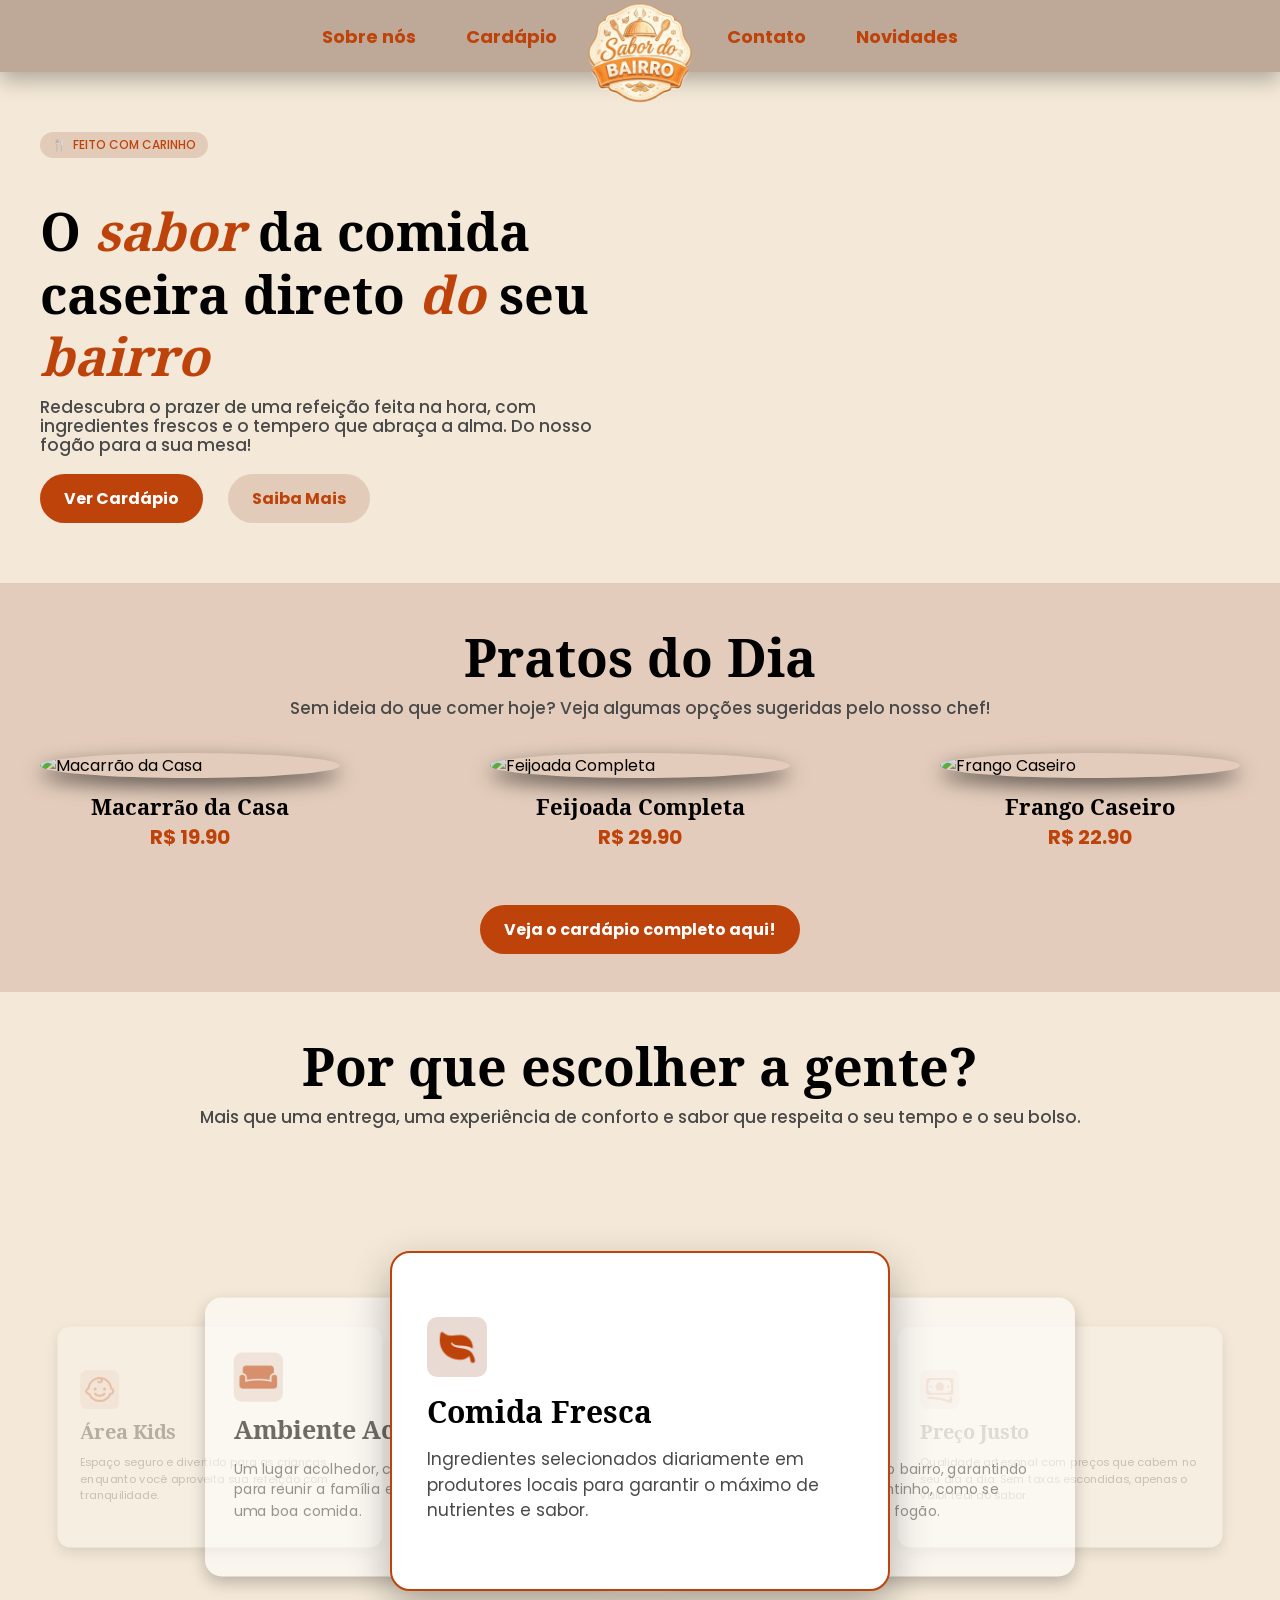
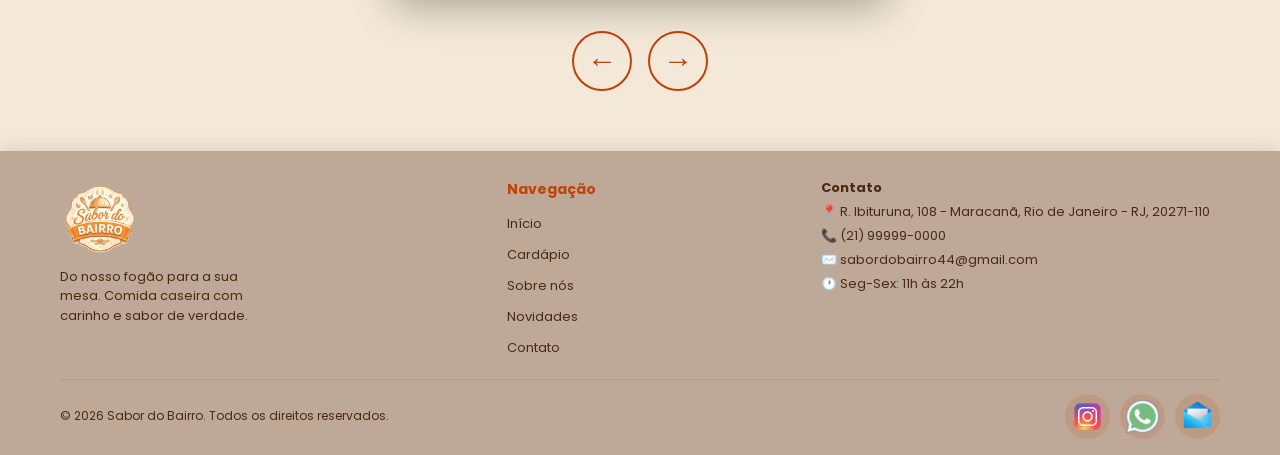
==== commit 817abe38: "Update index.html" ====
--- a/index.html
+++ b/index.html
@@ -176,7 +176,7 @@
                 <p class="tituloColuna">Contato</p>
                 <p>📍 R. Ibituruna, 108 - Maracanã, Rio de Janeiro - RJ, 20271-110</p>
                 <p>📞 (21) 99999-0000</p>
-                <p>✉️ sabordobairro@gmail.com</p>
+                <p>✉️ sabordobairro44@gmail.com</p>
                 <p>🕐 Seg-Sex: 11h às 22h</p>
             </div>
 
@@ -198,4 +198,4 @@
     </footer>
 </body>
 
-</html>+</html>
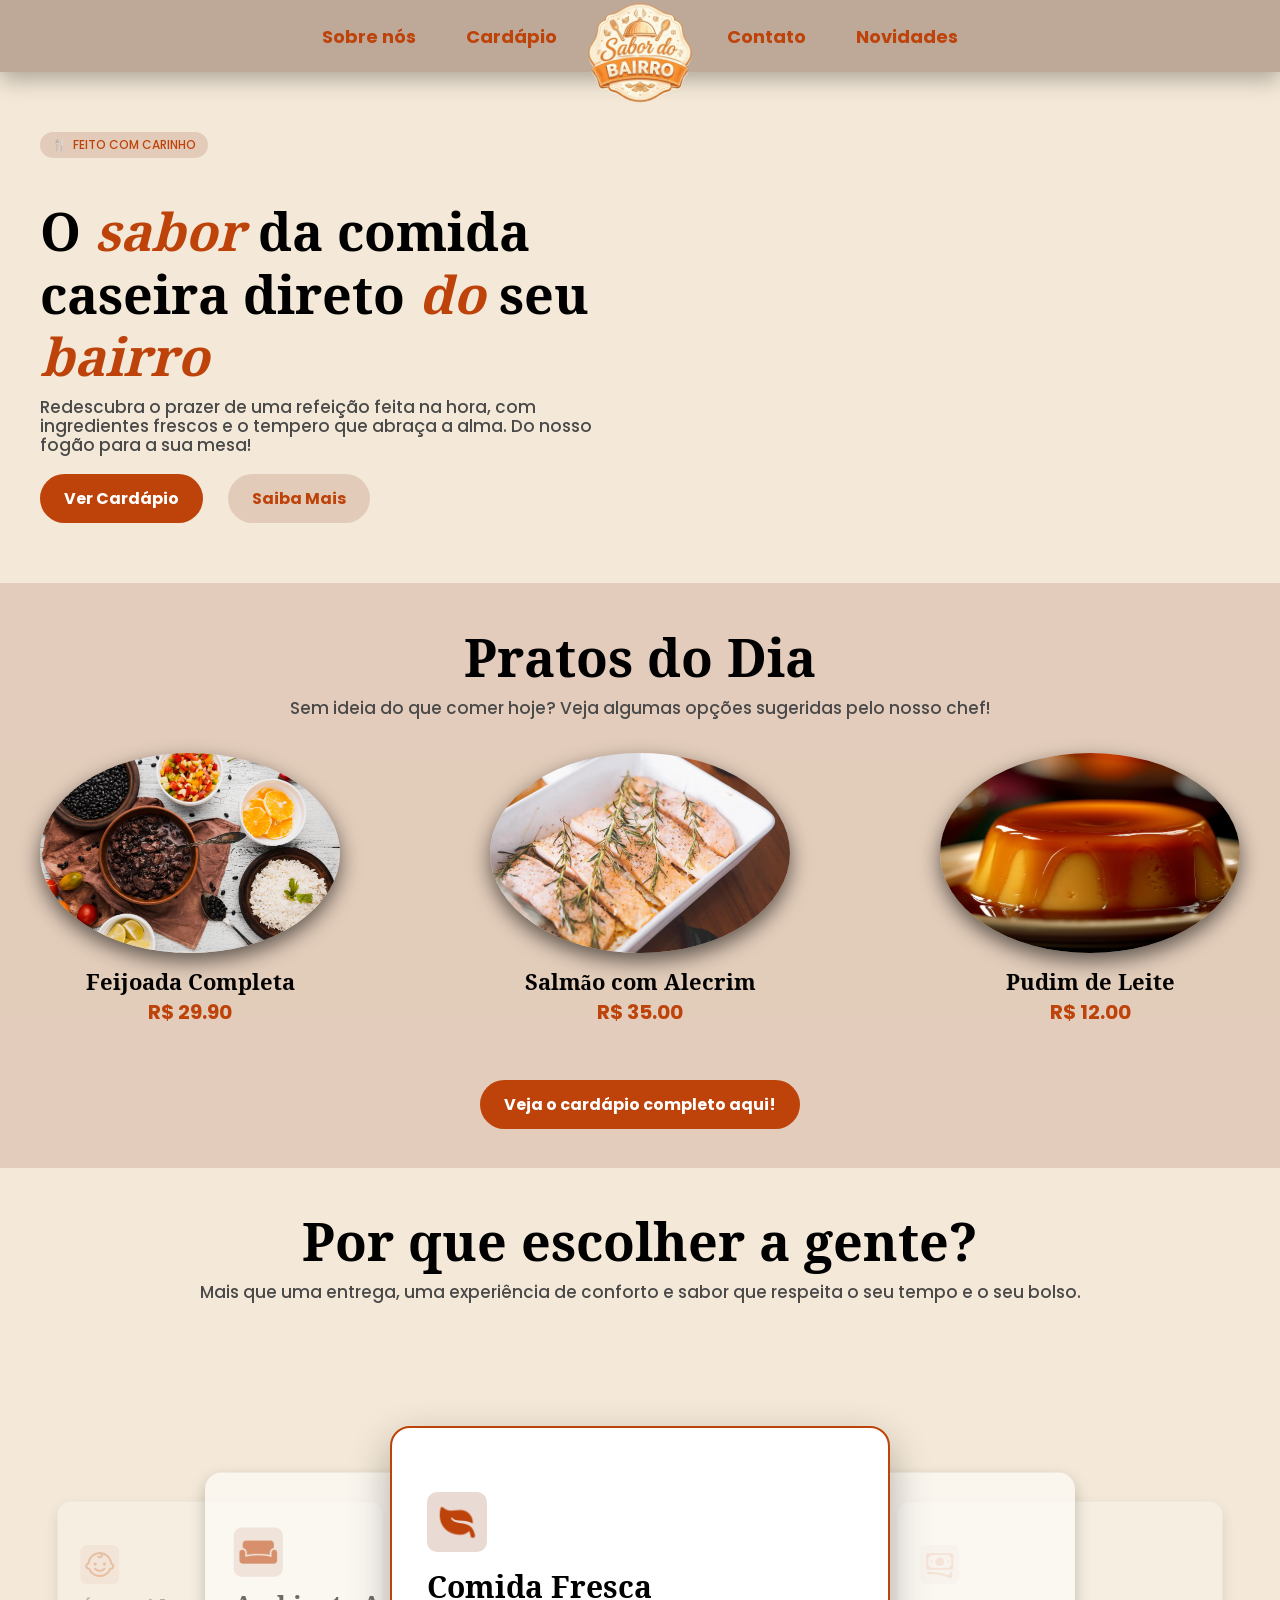
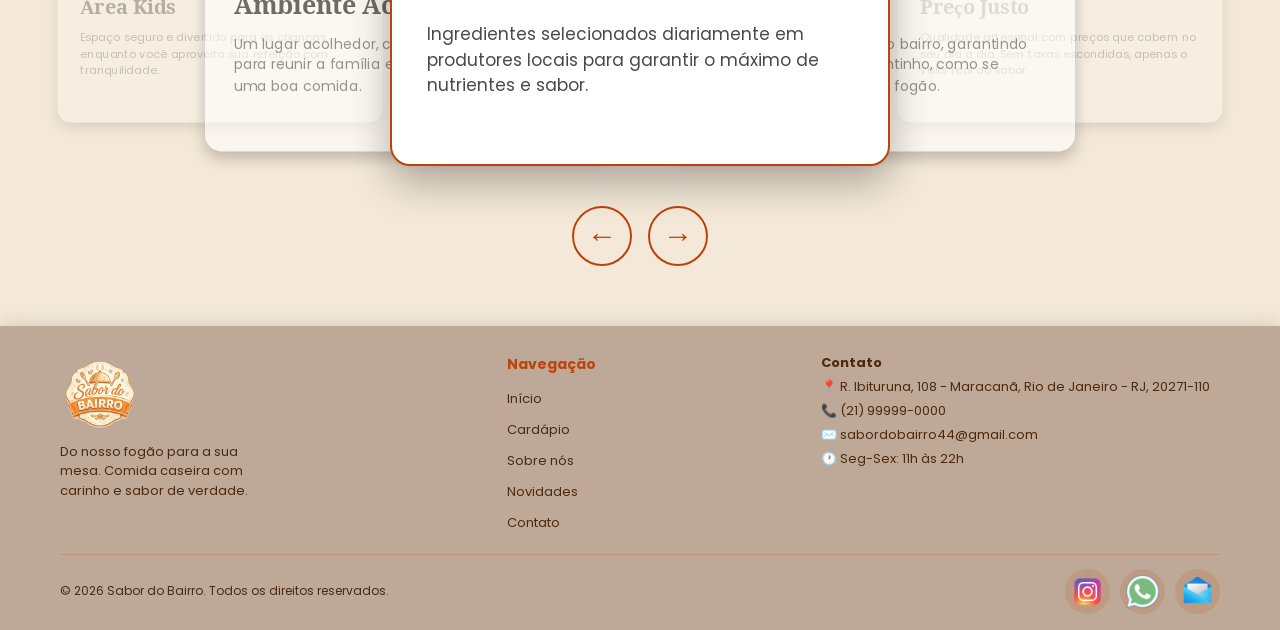
==== commit 10802bff: "atualização nos links do footer, atualização do json com as comidas" ====
--- a/index.html
+++ b/index.html
@@ -187,11 +187,11 @@
         <div class="fundoRodape">
             <p class="direitosRodape">&copy; 2026 Sabor do Bairro. Todos os direitos reservados.</p>
             <div class="redesRodape">
-                <a href="#" class="linkRede" title="Instagram"><img src="assets/images/icons/icons-instagram.png"
+                <a href="contato.html" class="linkRede" title="Instagram"><img src="assets/images/icons/icons-instagram.png"
                         alt="Instagram"></a>
-                <a href="#" class="linkRede" title="WhatsApp"><img src="assets/images/icons/icons-whatsapp.png"
+                <a href="contato.html" class="linkRede" title="WhatsApp"><img src="assets/images/icons/icons-whatsapp.png"
                         alt="WhatsApp"></a>
-                <a href="#" class="linkRede" title="Email"><img src="assets/images/icons/icons-mail.png"
+                <a href="contato.html" class="linkRede" title="Email"><img src="assets/images/icons/icons-mail.png"
                         alt="Email"></a>
             </div>
         </div>
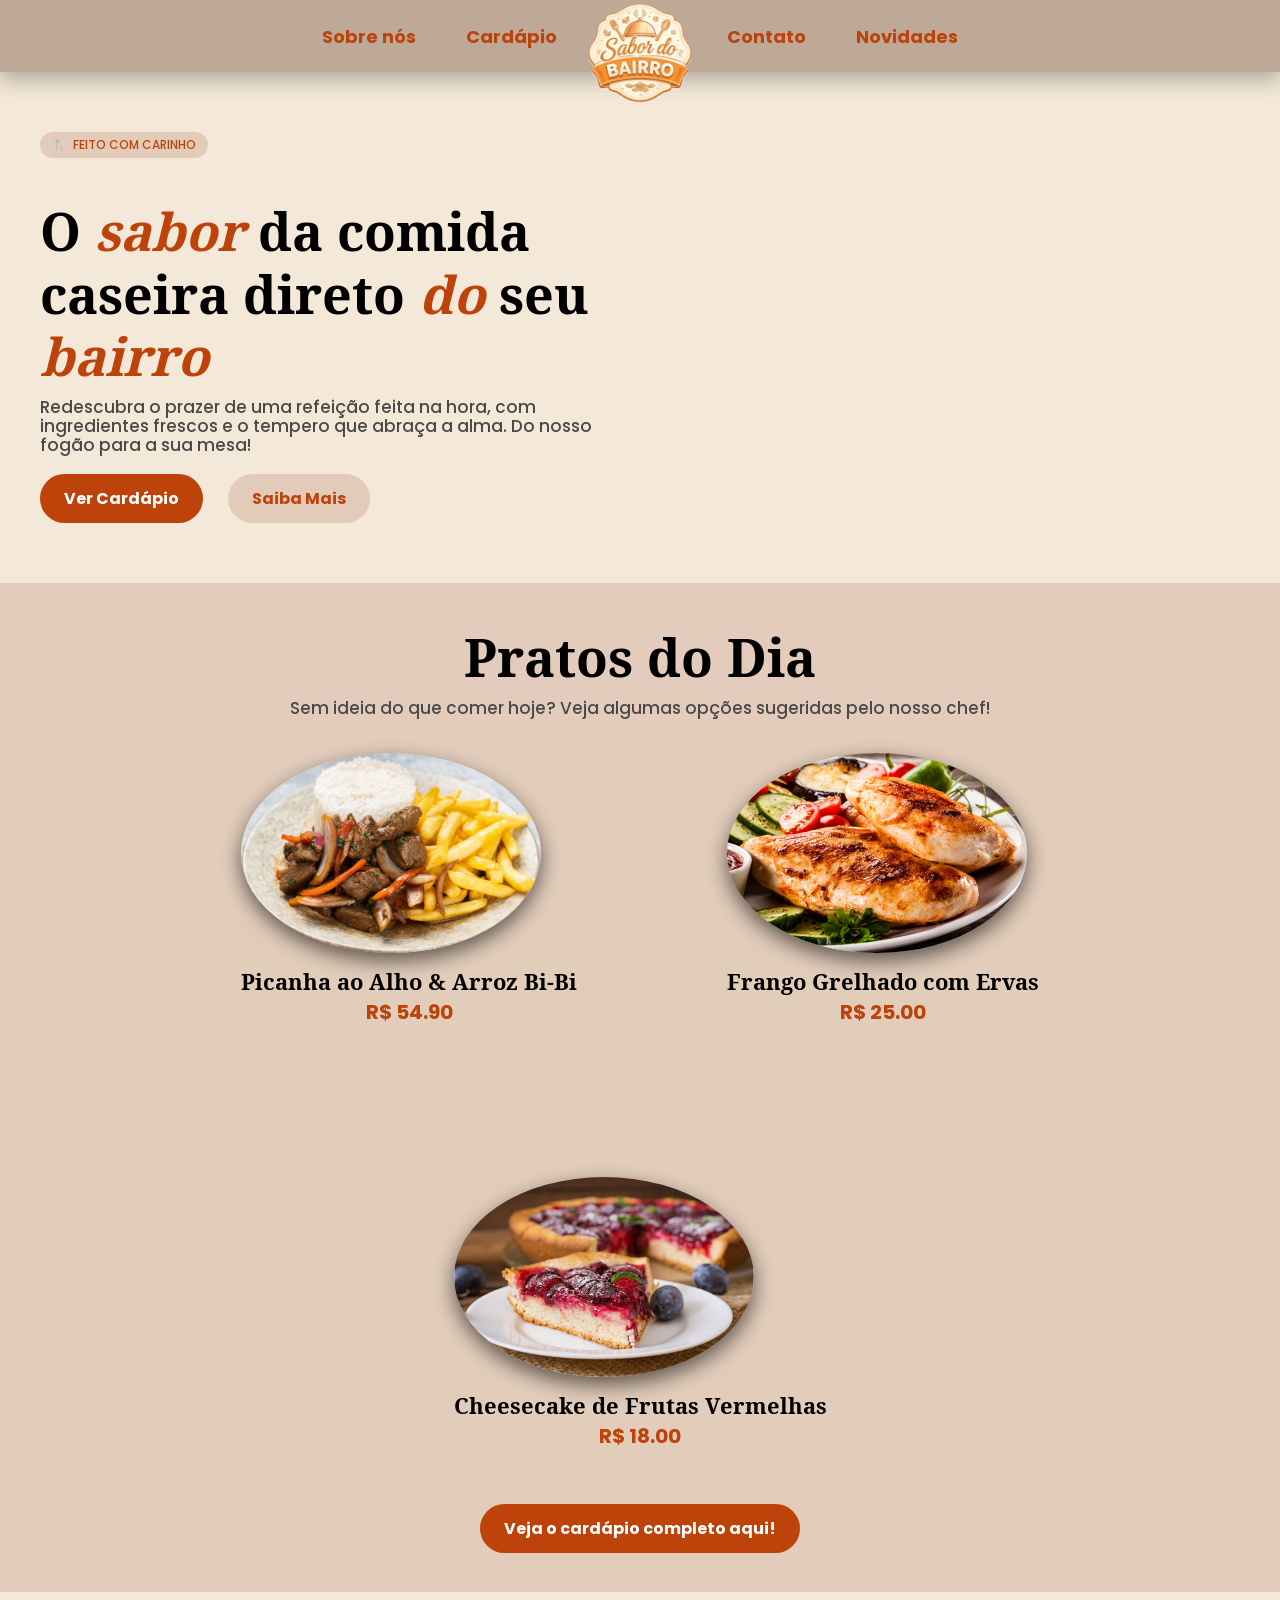
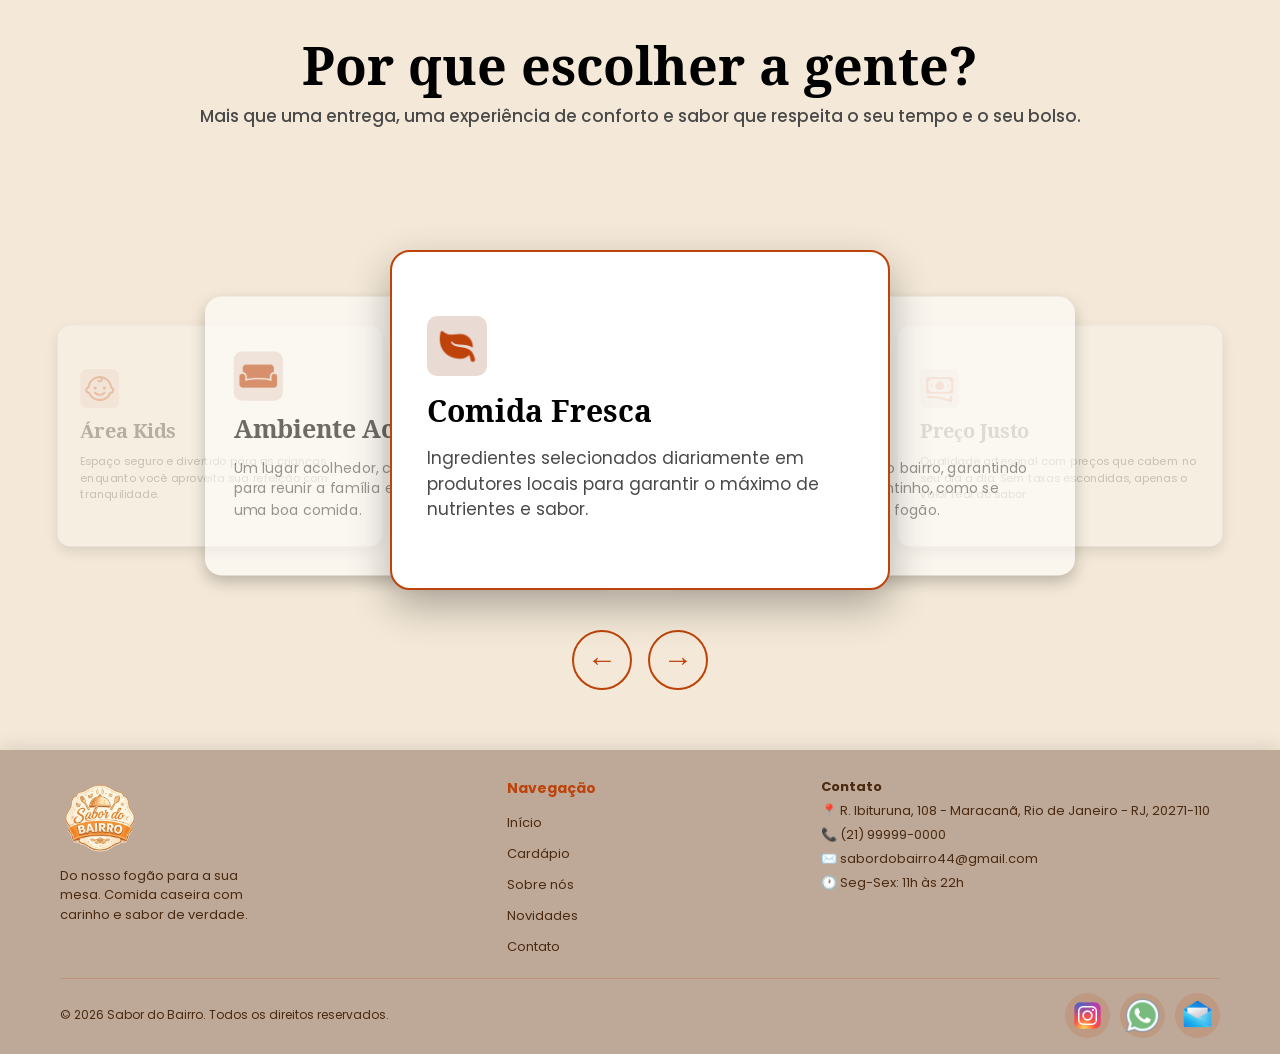
==== commit 00adba59: "correção de classes e ids" ====
--- a/index.html
+++ b/index.html
@@ -63,8 +63,8 @@
                     <span>FEITO COM CARINHO</span>
                 </div>
                 <h1 class="tituloPrincipal">
-                    O <em id="destaque">sabor</em> da comida caseira direto <em id="destaque">do</em> seu <em
-                        id="destaque">bairro</em>
+                    O <em class="destaque">sabor</em> da comida caseira direto <em class="destaque">do</em> seu <em
+                        class="destaque">bairro</em>
                 </h1>
                 <p class="textoPrincipal">
                     Redescubra o prazer de uma refeição feita na hora, com ingredientes frescos e o tempero que abraça a
--- a/styles/indexStyle.css
+++ b/styles/indexStyle.css
@@ -69,7 +69,7 @@
     margin-top: 0;
 }
 
-#destaque {
+.destaque {
     font-style: italic;
     color: var(--corPrincipal);
     font-weight: 700;
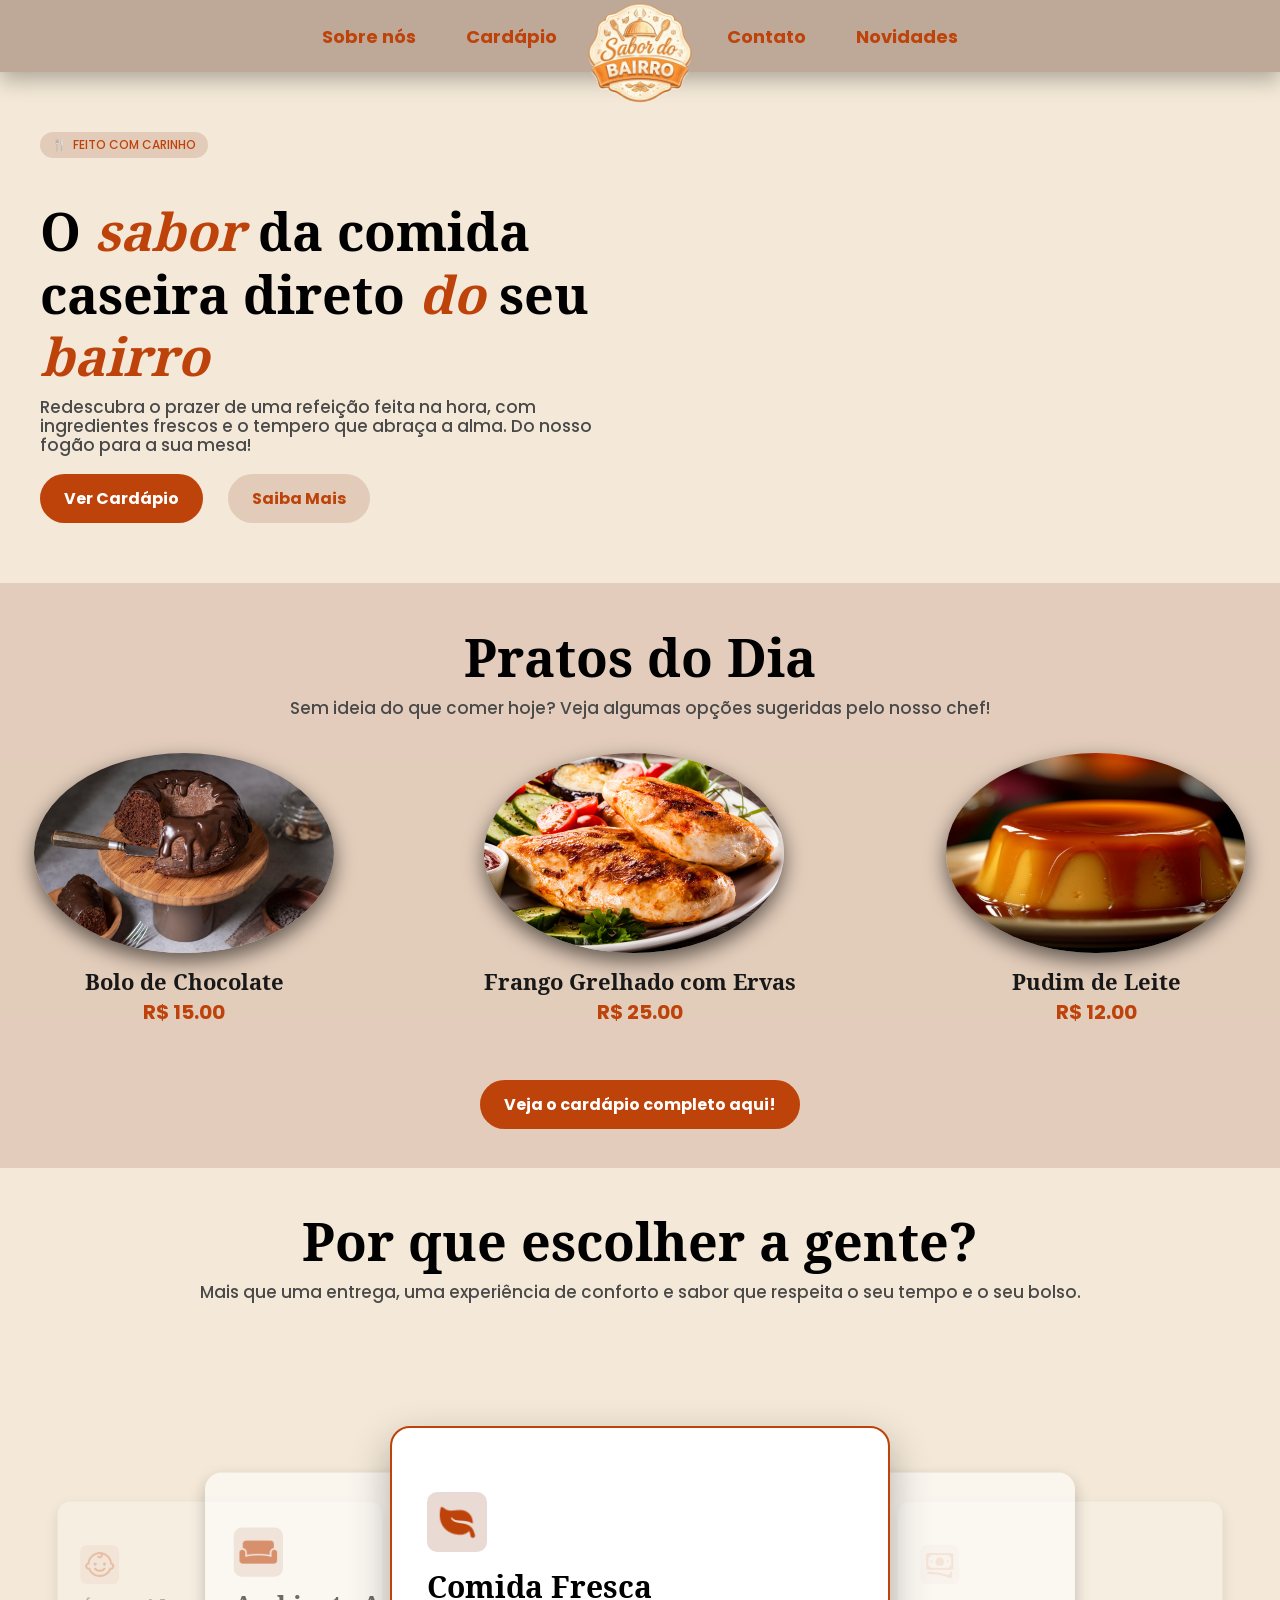
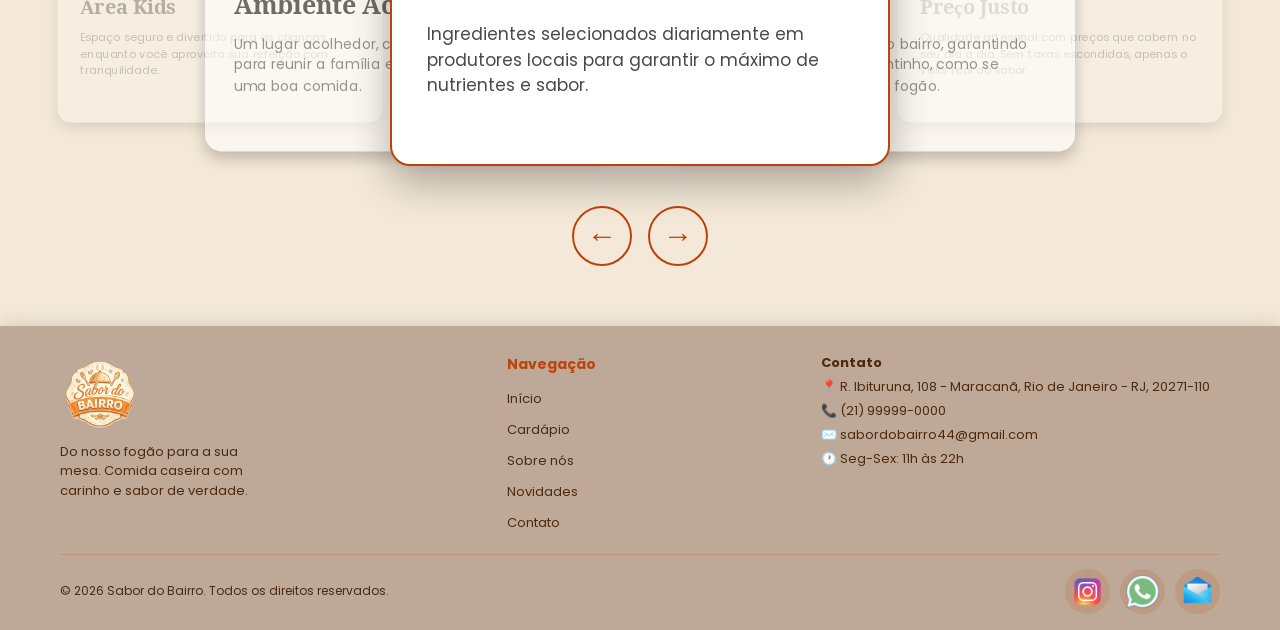
==== commit 128d4abb: "nova funcionalidade nos cards de pratos no 'Index'" ====
--- a/index.html
+++ b/index.html
@@ -9,11 +9,8 @@
     <link rel="stylesheet" href="styles/indexStyle.css">
     <link rel="preconnect" href="https://fonts.googleapis.com">
     <link rel="preconnect" href="https://fonts.gstatic.com" crossorigin>
-    <link href="https://fonts.googleapis.com/css2?family=Koh+Santepheap:wght@100;300;400;700;900&display=swap"
-        rel="stylesheet">
-    <link
-        href="https://fonts.googleapis.com/css2?family=Poppins:ital,wght@0,100;0,200;0,300;0,400;0,500;0,600;0,700;0,800;0,900;1,100;1,200;1,300;1,400;1,500;1,600;1,700;1,800;1,900&display=swap"
-        rel="stylesheet">
+    <link href="https://fonts.googleapis.com/css2?family=Koh+Santepheap:wght@100;300;400;700;900&display=swap" rel="stylesheet">
+    <link href="https://fonts.googleapis.com/css2?family=Poppins:ital,wght@0,100;0,200;0,300;0,400;0,500;0,600;0,700;0,800;0,900;1,100;1,200;1,300;1,400;1,500;1,600;1,700;1,800;1,900&display=swap" rel="stylesheet">
     <script src="scripts/menu.js" defer></script>
     <script src="scripts/indexScript.js" defer></script>
     <link rel="shortcut icon" href="assets/images/logo.png" type="image/png">
@@ -199,3 +196,4 @@
 </body>
 
 </html>
+
--- a/styles/indexStyle.css
+++ b/styles/indexStyle.css
@@ -129,6 +129,12 @@
 }
 
 /* pratos */
+.linkPrato {
+    text-decoration: none;
+    color: var(--textoPrincipal);
+    
+}
+
 .containerPratos {
     display: flex;
     flex-direction: column;
